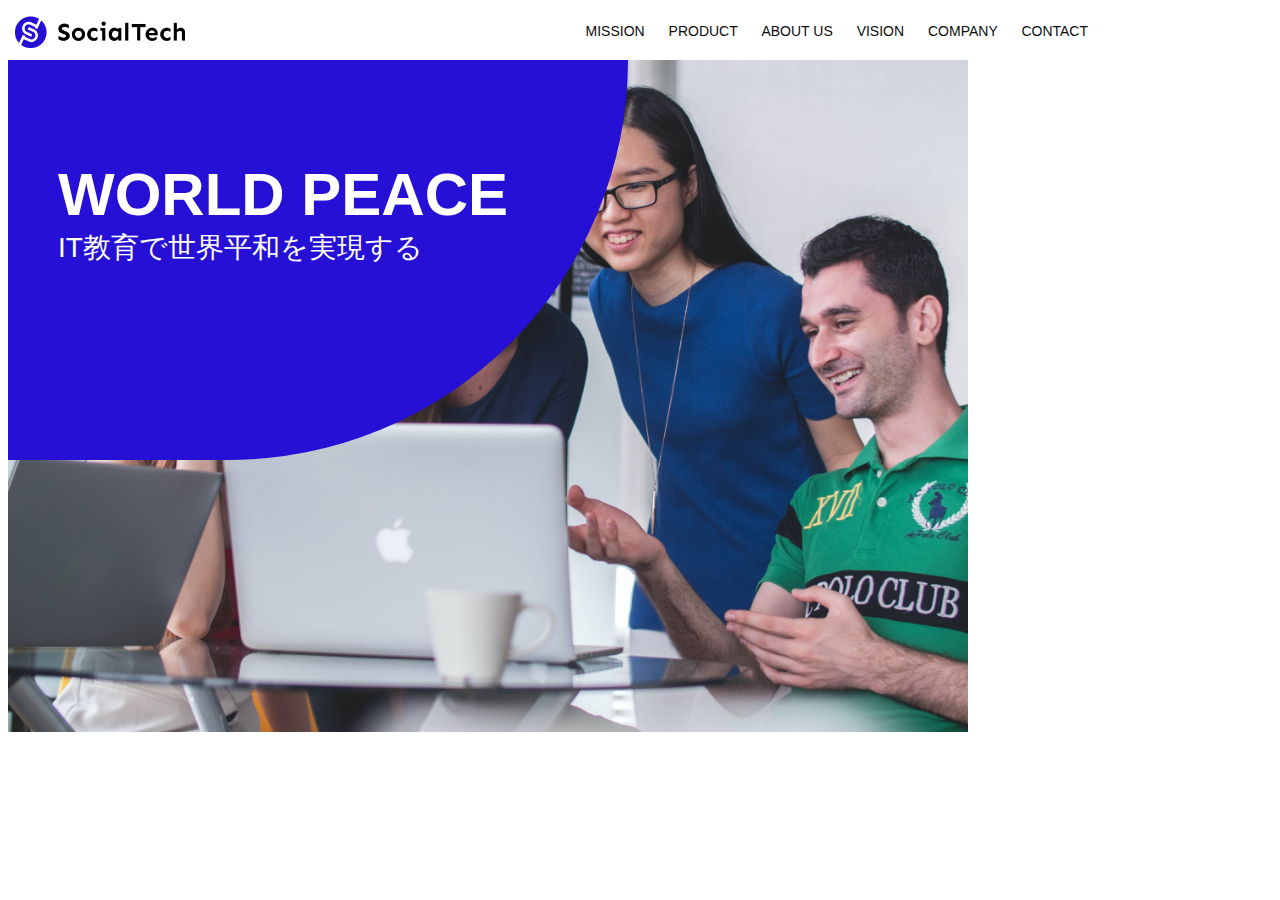
==== index.html @ f0b6dab7 "index.html style.css add mainmessage" ====
<!DOCTYPE html>
<html>
    <head>
        <title>SocialTech</title>
        <meta charset="UTF-8">
        <meta name="discription" content="SocialTechはEdTech業界のリーディングカンパニーを目指します">
        <meta name="viewport" content="width=device-width , initial-scale=1.0">
        <link rel="stylesheet" href="style.css">
    </head>
    <body>
        <!-- ヘッダー -->
        <header>
            <!-- ロゴ -->
            <a href="index.html" id="logo"><img src="images/logo.png" alt="トップページへ戻る"></a>

            <!-- PC用ナビゲーション -->
            <nav id="nav-pc">
                <a href="mission.html">MISSION</a>
                <a href="product.html">PRODUCT</a>
                <a href="index.html#aboutus">ABOUT US</a>
                <a href="index.html#vision">VISION</a>
                <a href="index.html#company">COMPANY</a>
                <a href="index.html#contact">CONTACT</a>
            </nav>
        </header>
        <main>
            <article>
                <!-- メインビジュアル -->
                <section id="main-visual">
                    <div id="main-message">
                        <h1>WORLD PEACE</h1>
                        <p>IT教育で世界平和を実現する</p>
                    </div>
                    <img src="images/index/index-main.png" alt="PCの周りに集まる多国籍の仲間たち">
                </section>
            </article>
        </main>

    </body>
</html>
---- style.css ----
/* PC、スマホ共通スタイル */
body{
    font-family:"Source Sans Pro","Hiragaino Kaku Gothic ProN", Meiryo, Arial, sans-serif;
}

p{
    font-size: 15px;
}

/* ====================
    PC用のスタイル 
=====================*/
/* 横幅設定 */
body{
    max-width: 1080px;
    min-width: 960px;
    margin: 0auto 0auto;
}

/* ヘッダー */
header{
    display: flex;
    justify-content: space-between;
}

/* ナビゲーションのレイアウト */
#nav-pc{
    font-size: 14px;
    padding-top: 15px;
}

/* ナビゲーションのリンクの装飾設定 */
#nav-pc > a{
    text-decoration: none;
    margin-left: 20px;
}
#nav-pc > a:link{
    color: #0d0d0d;
}
#nav-pc > a:visited{
    color: #0d0d0d;
}
#nav-pc > a:hover{
    color: #0d0d0d;
    text-decoration: underline;
}
#nav-pc > a:active{
    color: #0d0d0d;
}

/* メインビジュアル */
#main-visual{
    position: relative;
    height: 400px;
}

#main-message{
    position: absolute;
    top: 0;
    left: 0;
    background-color: #2710d5;
    color: #ffffff;
    border-radius: 0 0 476px 0;
    max-width: 620px;
    height: 100%;
    width: 100%;
    z-index: 11;
}

#main-message > h1 {
    font-size: 60px;
    font-weight: bold;
    margin: 100px 0 0 50px;
}
#main-message > p {
    font-size: 28px;
    margin: 0 0 0 50px;
}
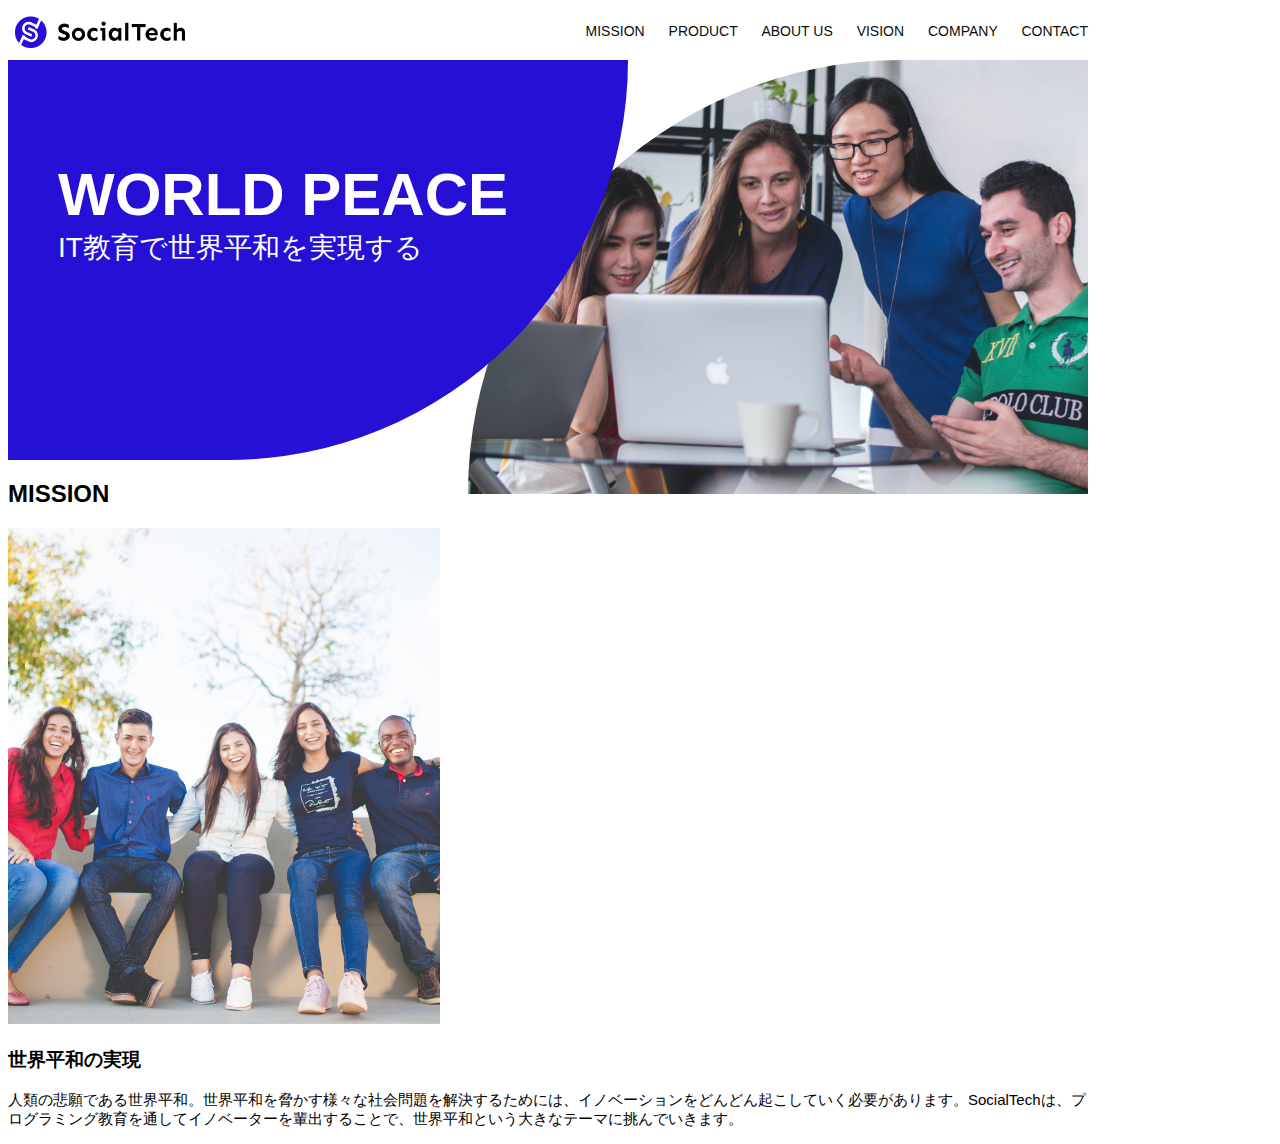
==== commit c2c0083e: "add mission" ====
--- a/index.html
+++ b/index.html
@@ -33,6 +33,20 @@
                     </div>
                     <img src="images/index/index-main.png" alt="PCの周りに集まる多国籍の仲間たち">
                 </section>
+                <!-- ミッション -->
+                <section id="mission">
+                    <h2 class="index-h2">MISSION</h2>
+                    <div id="mission-flex">
+                        <div>
+                            <img id="mission-photo" src="images/index/index-mission.png" alt="屋外のベンチで写真を撮影する多国籍の仲間たち">
+                            <h3>世界平和の実現</h3>
+                            <p>
+                                人類の悲願である世界平和。世界平和を脅かす様々な社会問題を解決するためには、イノベーションをどんどん起こしていく必要があります。SocialTechは、プログラミング教育を通してイノベーターを輩出することで、世界平和という大きなテーマに挑んでいきます。
+                            </p>
+                        </div>
+                        <div></div>
+                    </div>
+                </section>
             </article>
         </main>
 
--- a/style.css
+++ b/style.css
@@ -75,4 +75,13 @@
 #main-message > p {
     font-size: 28px;
     margin: 0 0 0 50px;
+}
+
+#main-visual > img{
+    max-width: 620px;
+    border-radius: 476px 0 0 0;
+    position: absolute;
+    top: 0;
+    right: 0;
+    z-index: 10;
 }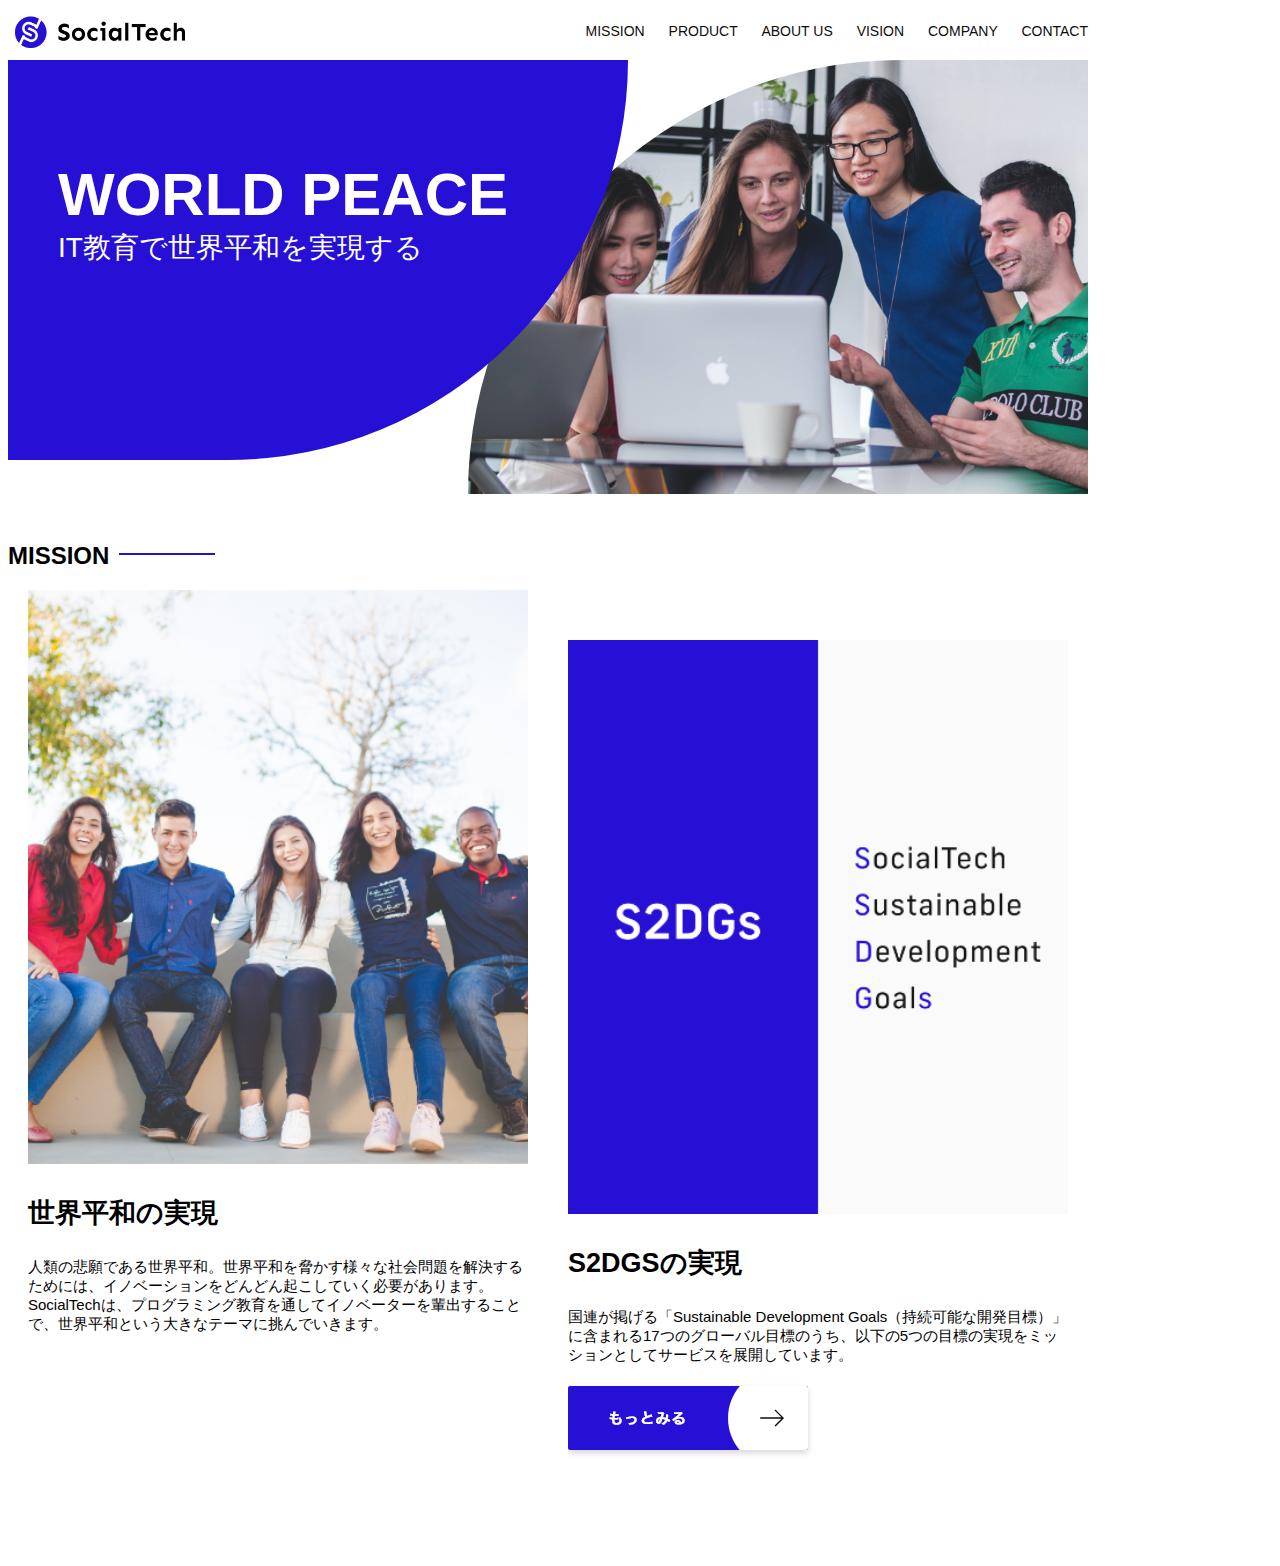
==== commit 952c2648: "create mission" ====
--- a/index.html
+++ b/index.html
@@ -44,7 +44,14 @@
                                 人類の悲願である世界平和。世界平和を脅かす様々な社会問題を解決するためには、イノベーションをどんどん起こしていく必要があります。SocialTechは、プログラミング教育を通してイノベーターを輩出することで、世界平和という大きなテーマに挑んでいきます。
                             </p>
                         </div>
-                        <div></div>
+                        <div>
+                            <img id="s2dgs" src="images/index/s2dgs.png" alt="S2DGS">
+                            <h3>S2DGSの実現</h3>
+                            <p>国連が掲げる「Sustainable Development Goals（持続可能な開発目標）」に含まれる17つのグローバル目標のうち、以下の5つの目標の実現をミッションとしてサービスを展開しています。</p>
+                            <a href="mission.html">
+                                <img src="images/button-more.png" alt="もっとみる">
+                            </a>
+                        </div>
                     </div>
                 </section>
             </article>
--- a/style.css
+++ b/style.css
@@ -84,4 +84,43 @@
     top: 0;
     right: 0;
     z-index: 10;
+}
+
+/* 見出し */
+h2 {
+    margin: 40px 0 0 0;
+}
+
+h2::after {
+    content: url("images/line.png");
+    margin-left: 10px;
+}
+
+h3 {
+    font-size: 27px;
+}
+
+/* ミッション */
+#mission {
+    margin: 80px auto 80px auto;
+    width: 100%;
+}
+
+#mission-flex {
+    width: 100%;
+    display: flex;
+}
+
+#mission-flex > div {
+    width: 50%;
+    margin: 20px;
+}
+
+#mission-photo {
+    width: 100%;
+}
+
+#s2dgs {
+    margin-top: 50px;
+    width: 100%;
 }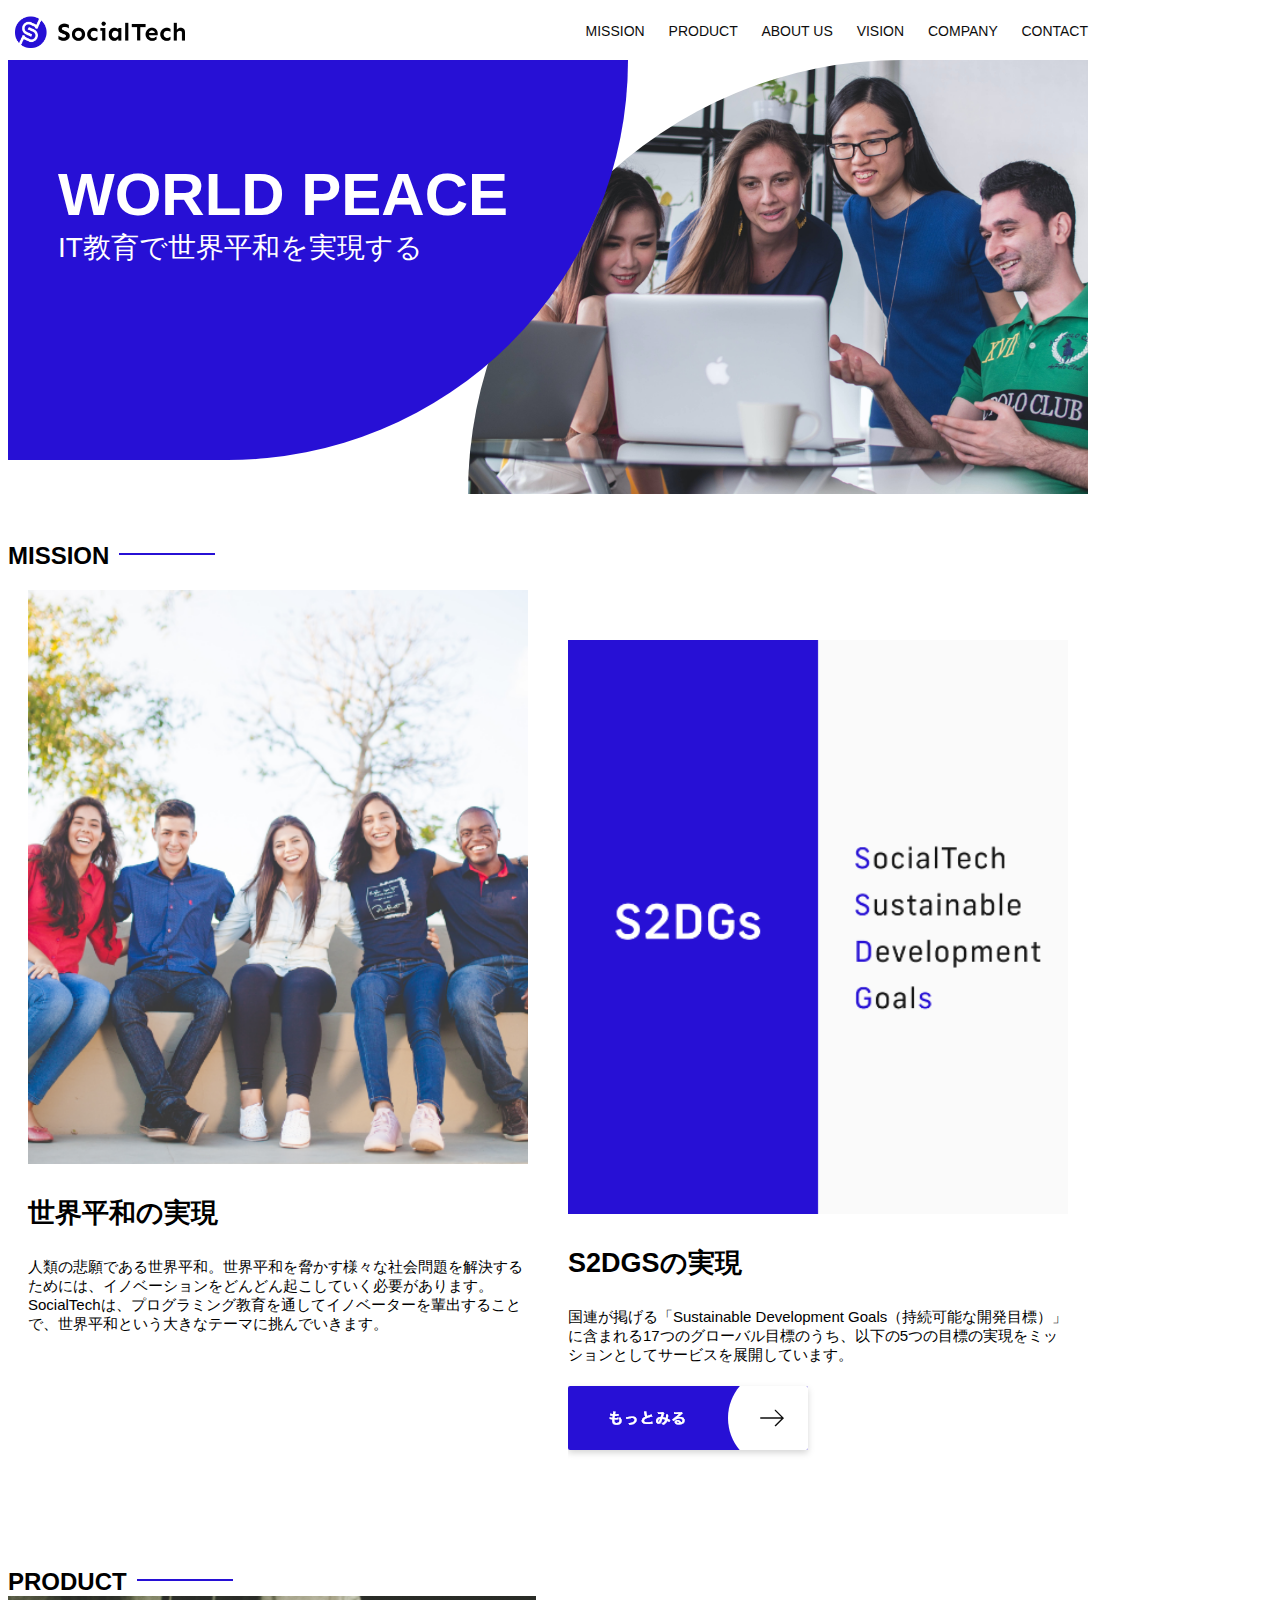
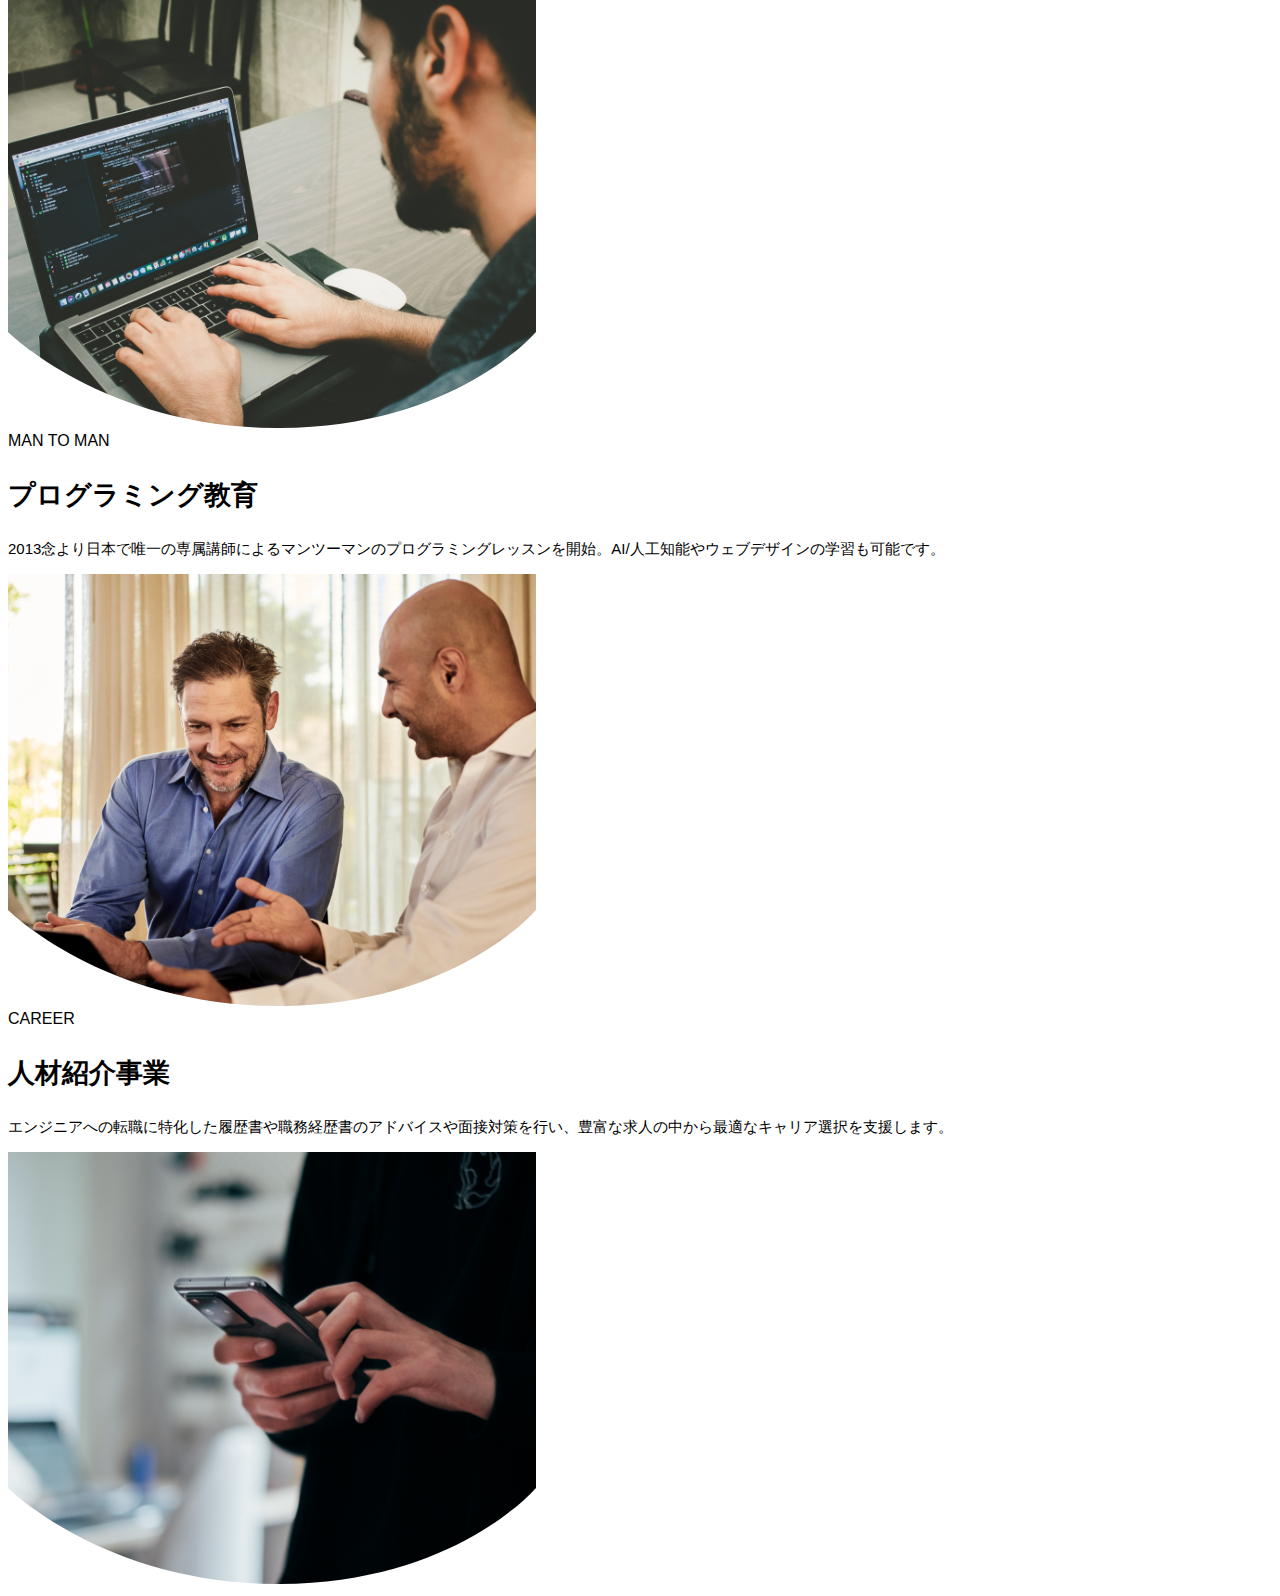
==== commit 26cc7a15: "created product-left html" ====
--- a/index.html
+++ b/index.html
@@ -54,6 +54,35 @@
                         </div>
                     </div>
                 </section>
+                <section id="product">
+                    <h2 class="index-h2">PRODUCT</h2>
+                    <div>
+                        <div id="product-left">
+                            <div>
+                                <img class="product-photo" src="images/index/index-mantoman.png" alt="PCでコードを書く男性">
+                                <div class="product-explain">
+                                    <span>MAN TO MAN</span>
+                                    <h3>プログラミング教育</h3>
+                                    <p>2013念より日本で唯一の専属講師によるマンツーマンのプログラミングレッスンを開始。AI/人工知能やウェブデザインの学習も可能です。</p>
+                                </div>
+                            </div>
+                            <div>
+                                <img class="product-photo" src="images/index/index-career.png" alt="笑顔で話し合う二人の男性">
+                                <div class="produxt-expla">
+                                    <span>CAREER</span>
+                                    <h3>人材紹介事業</h3>
+                                    <p>エンジニアへの転職に特化した履歴書や職務経歴書のアドバイスや面接対策を行い、豊富な求人の中から最適なキャリア選択を支援します。</p>
+                                </div>
+                            </div>
+                        </div>
+                        <div id="product-right">
+                            <div>
+                                <img class="product-photo" src="images/index/index-media.png" alt="スマートフォンを操作する人">
+                                <div class="product-explain"></div>
+                            </div>
+                        </div>
+                    </div>
+                </section>
             </article>
         </main>
 
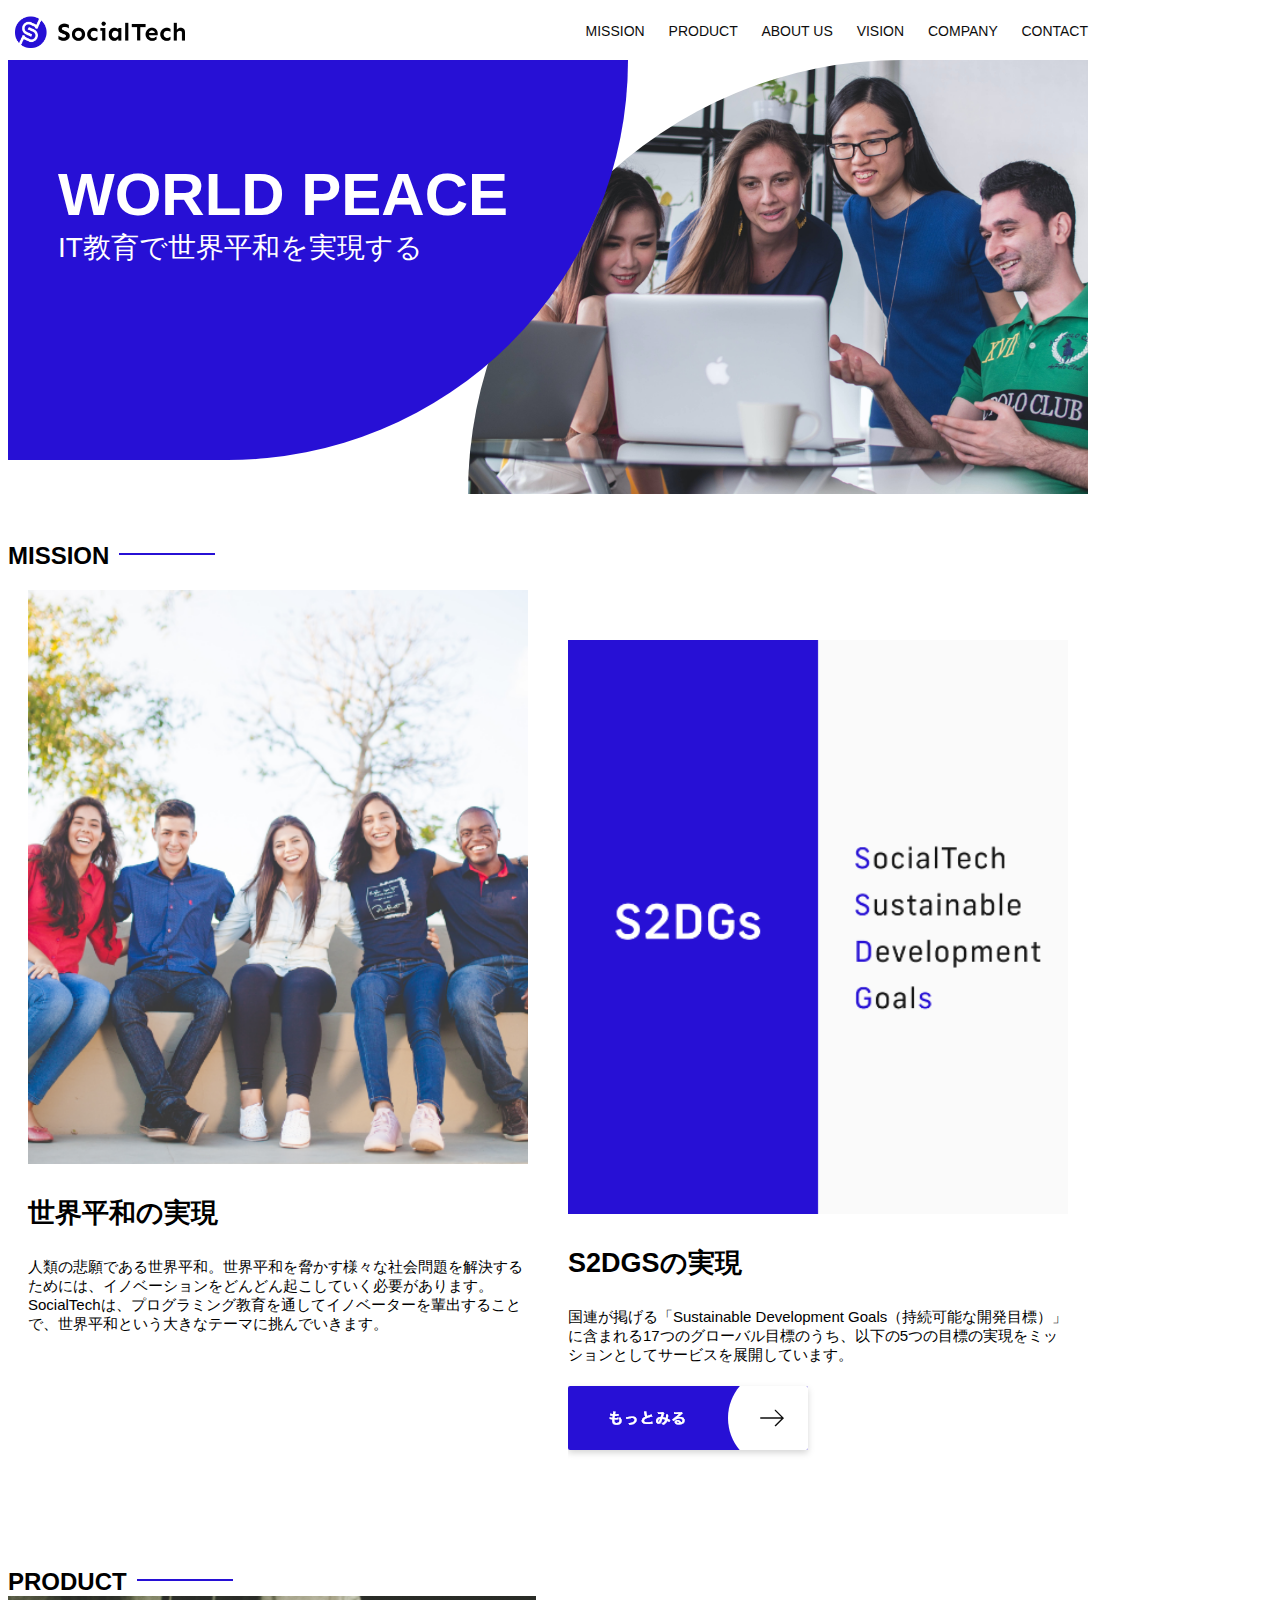
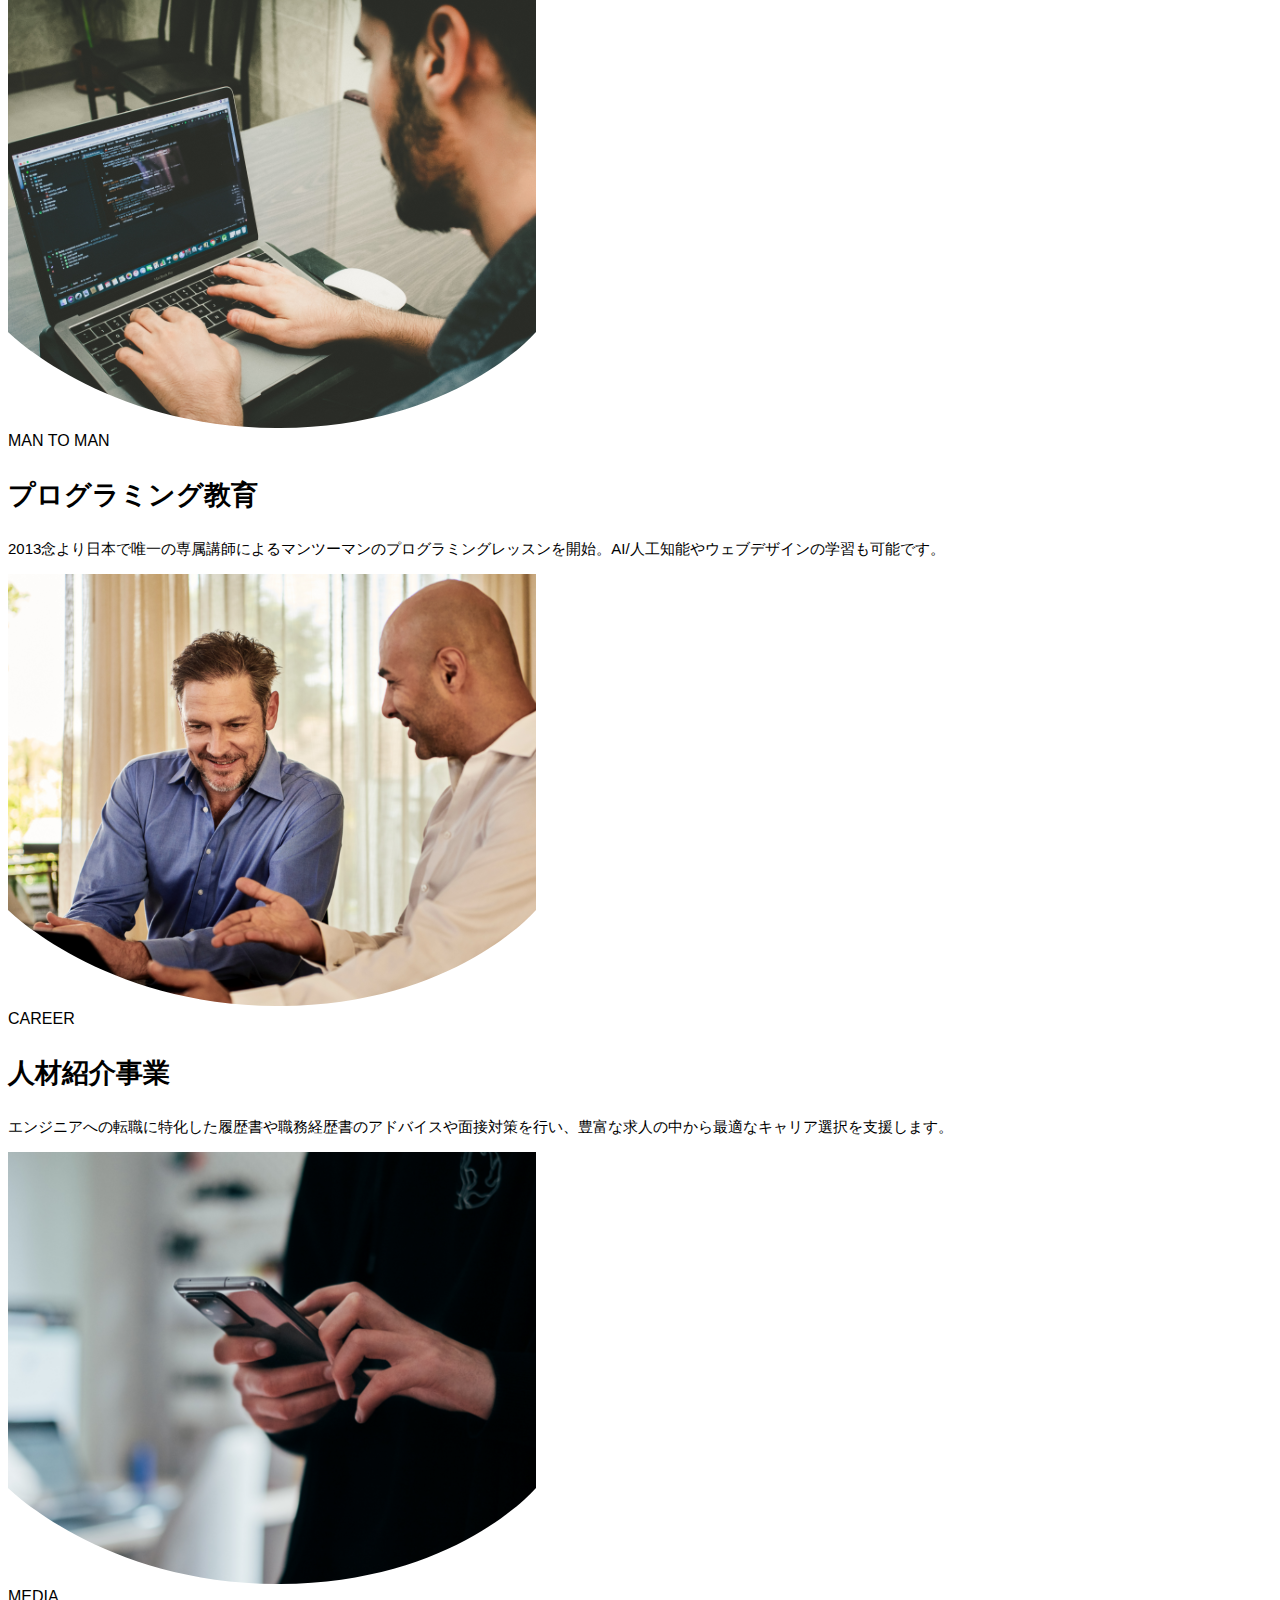
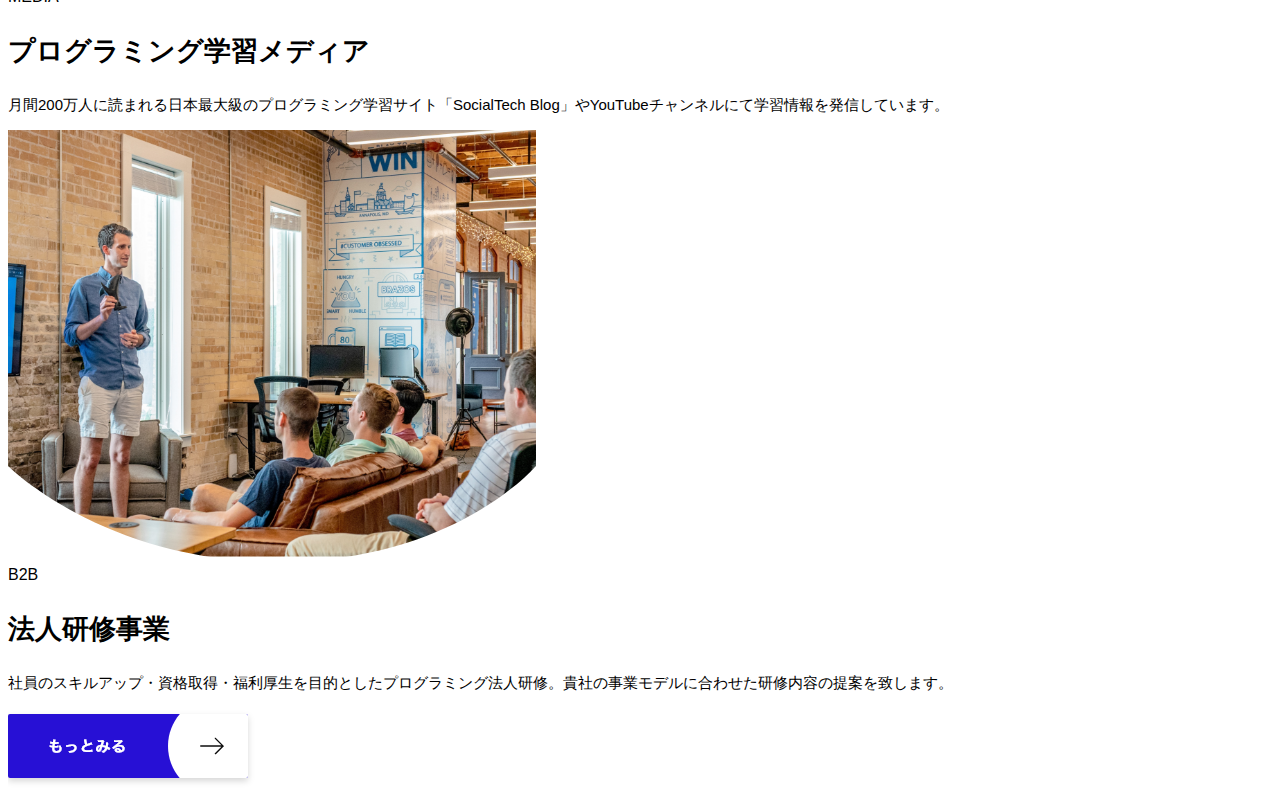
==== commit a6f15852: "created inded.html product" ====
--- a/index.html
+++ b/index.html
@@ -68,7 +68,7 @@
                             </div>
                             <div>
                                 <img class="product-photo" src="images/index/index-career.png" alt="笑顔で話し合う二人の男性">
-                                <div class="produxt-expla">
+                                <div class="produxt-explain">
                                     <span>CAREER</span>
                                     <h3>人材紹介事業</h3>
                                     <p>エンジニアへの転職に特化した履歴書や職務経歴書のアドバイスや面接対策を行い、豊富な求人の中から最適なキャリア選択を支援します。</p>
@@ -78,9 +78,26 @@
                         <div id="product-right">
                             <div>
                                 <img class="product-photo" src="images/index/index-media.png" alt="スマートフォンを操作する人">
-                                <div class="product-explain"></div>
+                                <div class="product-explain">
+                                    <span>MEDIA</span>
+                                    <h3>プログラミング学習メディア</h3>
+                                    <p>月間200万人に読まれる日本最大級のプログラミング学習サイト「SocialTech Blog」やYouTubeチャンネルにて学習情報を発信しています。</p>      
+                                </div>
+                            </div>
+                            <div>
+                                <img class="product-photo" src="images/index/index-b2b.png" alt="講演中の男性とそれを聞く人々">
+                                <div class="product-explain">
+                                    <span>B2B</span>
+                                    <h3>法人研修事業</h3>
+                                    <p>社員のスキルアップ・資格取得・福利厚生を目的としたプログラミング法人研修。貴社の事業モデルに合わせた研修内容の提案を致します。</p>
+                                </div>
                             </div>
                         </div>
+                    </div>
+                    <div>
+                        <a id="product-more" href="product.html">
+                            <img src="images/button-more.png" alt="もっと見る">
+                        </a>
                     </div>
                 </section>
             </article>
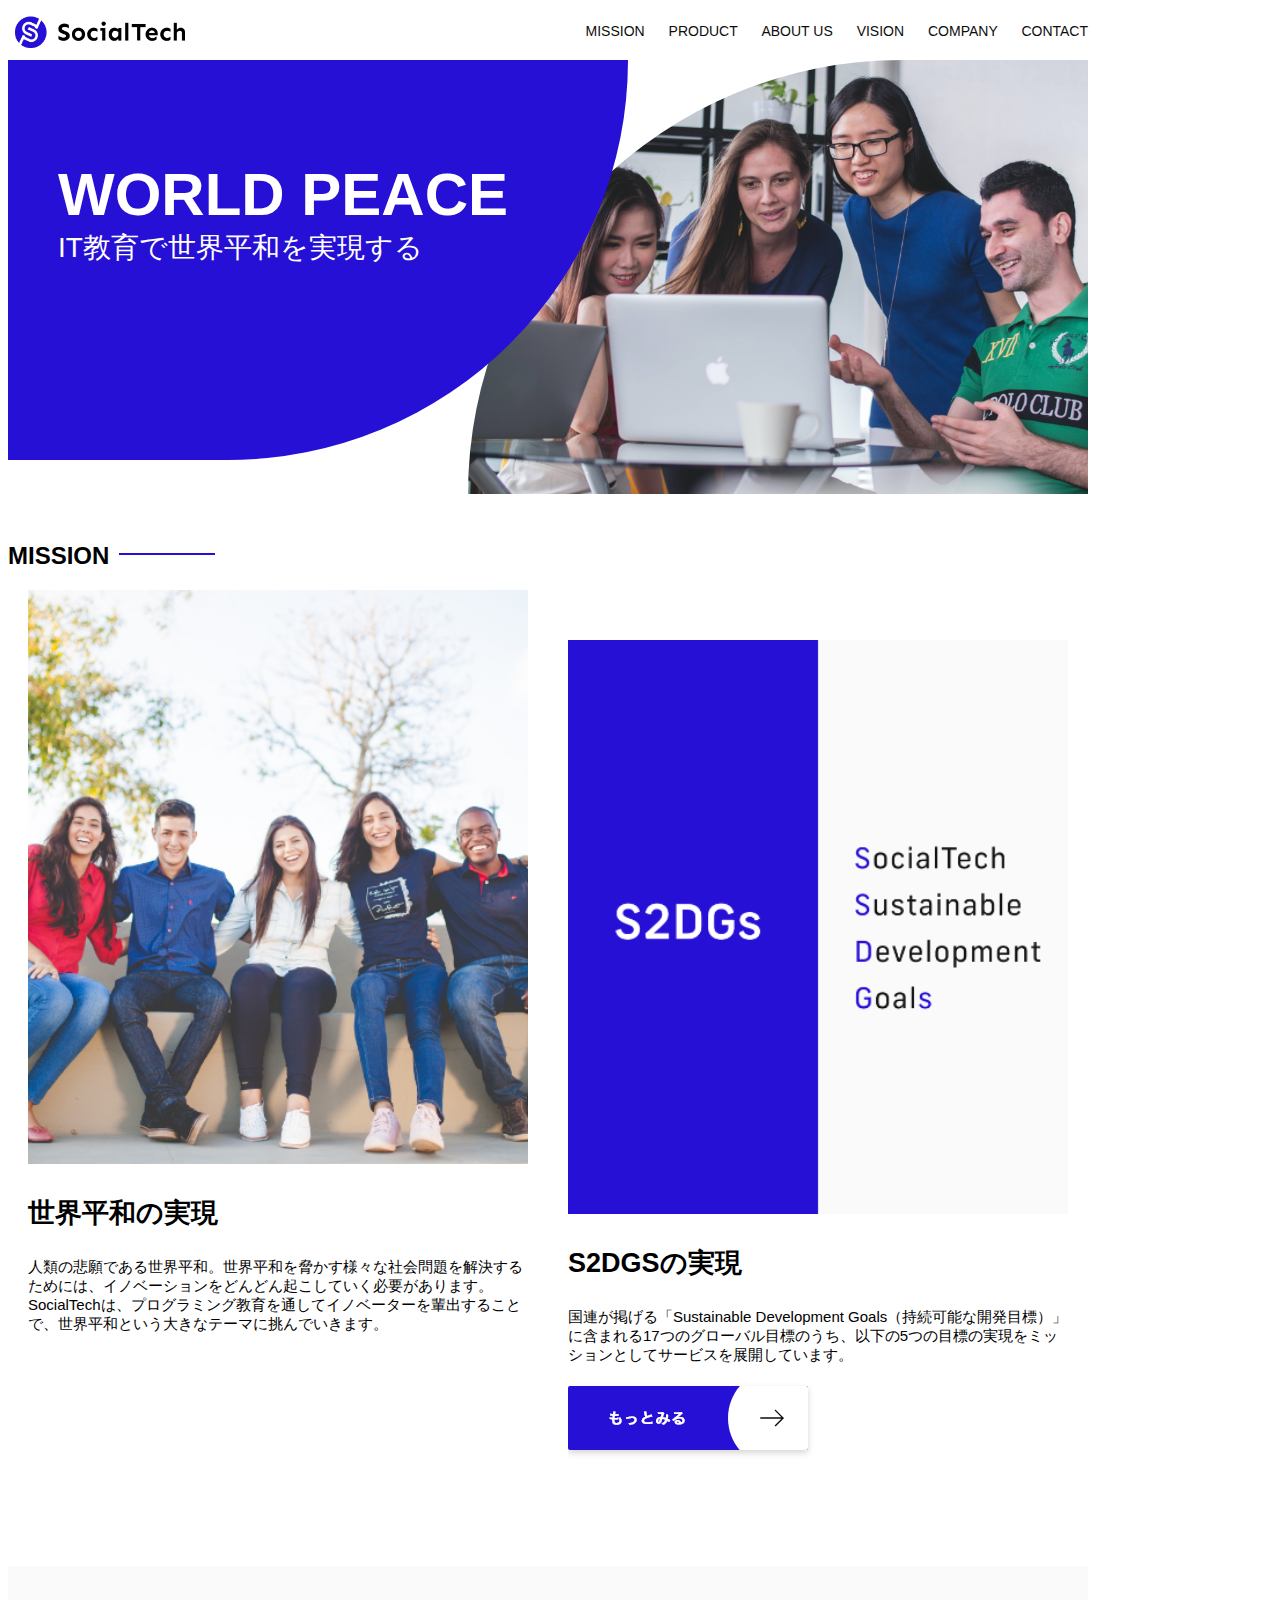
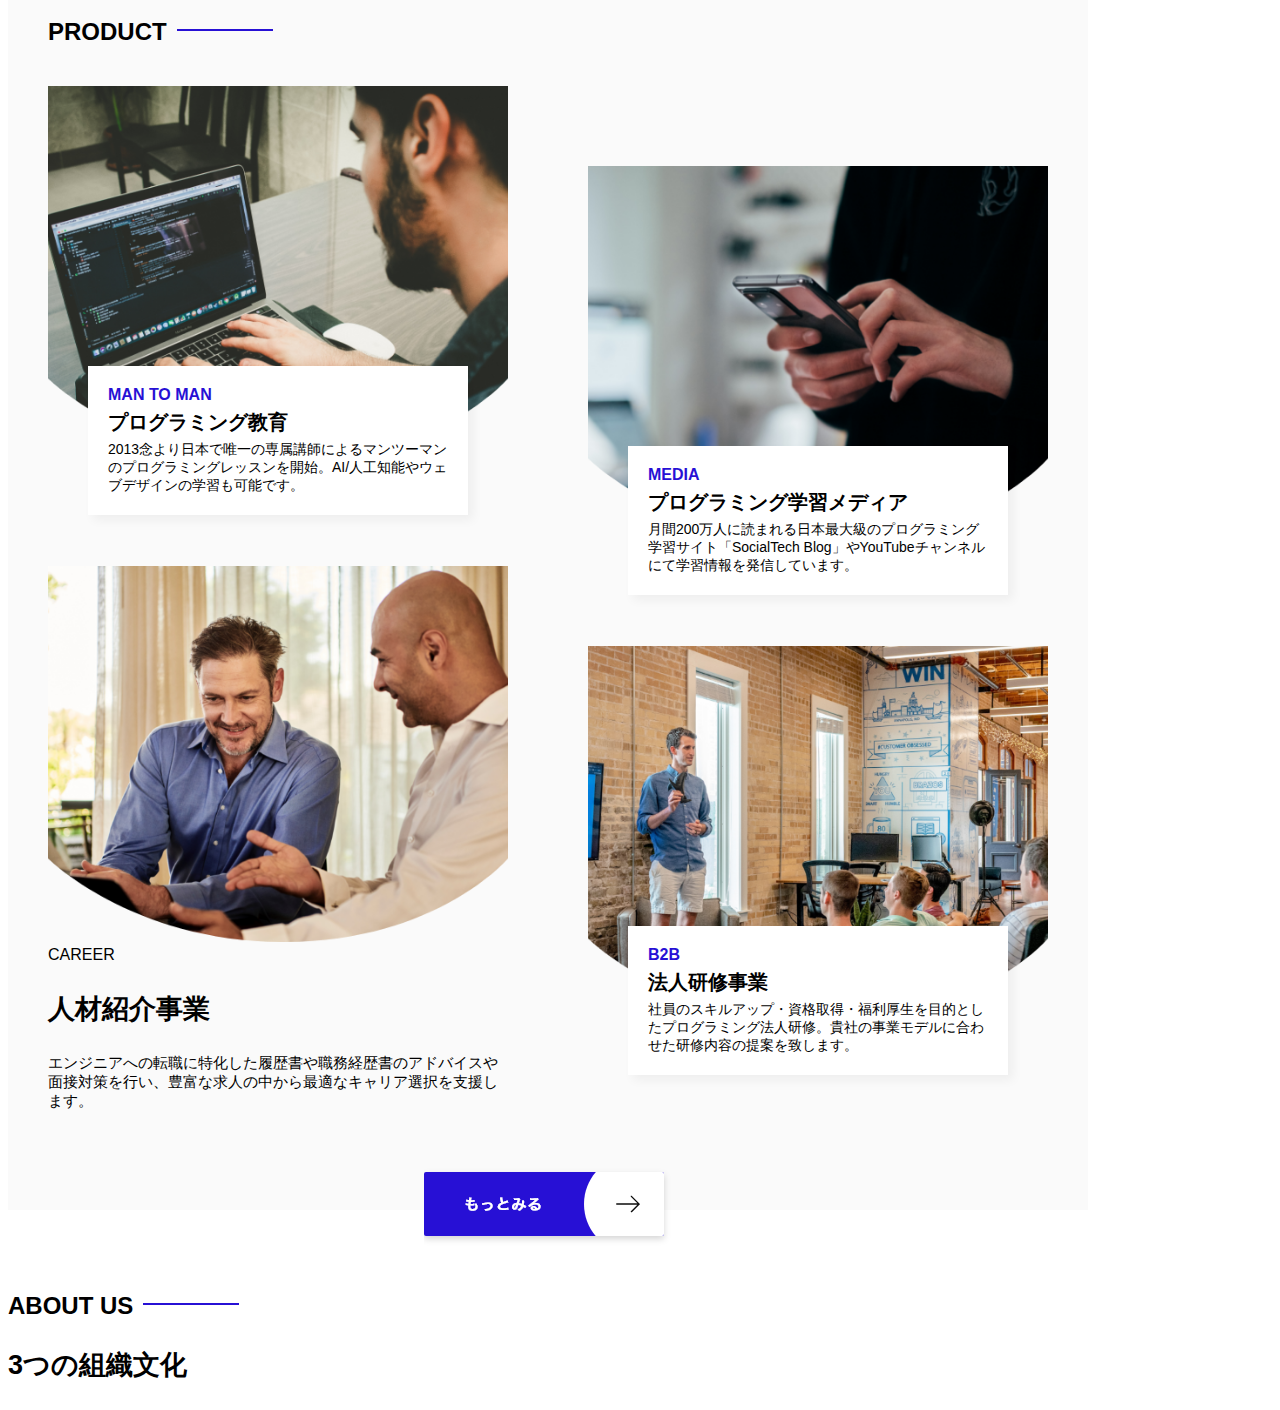
==== commit 50bac329: "created PRODUCT" ====
--- a/index.html
+++ b/index.html
@@ -100,6 +100,11 @@
                         </a>
                     </div>
                 </section>
+                <section id="aboutus">
+                    <h2 class="index-h2">ABOUT US</h2>
+                    <h3>3つの組織文化</h3>
+                    <div></div>
+                </section>
             </article>
         </main>
 
--- a/style.css
+++ b/style.css
@@ -123,4 +123,83 @@
 #s2dgs {
     margin-top: 50px;
     width: 100%;
+}
+
+/* プロダクト */
+#product {
+    background-color: #fafafa;
+    margin: 80px 0 80px 0;
+    padding: 10px 40px 0px 40px;
+}
+
+/* 外枠 */
+#product > div {
+    margin-top: 40px;
+    display: flex;
+}
+
+/* 左のカラム */
+#product-left{
+    width: 50%;
+    margin-right: 20px;
+}
+
+/* 右のカラム */
+#product-right {
+    width: 50%;
+    margin-left: 20px;
+    margin-top: 80px;
+}
+
+/* 画像＋説明の枠 */
+#product-left > div {
+    position: relative;
+    height: 480px;
+    margin-right: 20px;
+}
+#product-right > div {
+    position: relative;
+    height: 480px;
+    margin-left: 20px;
+}
+
+/* 画像 */
+.product-photo {
+    width: 100%;
+}
+
+/* 説明文の枠 */
+.product-explain {
+    background-color: #ffffff;
+    position: absolute;
+    left: 0;
+    top: 280px;
+    margin: 0 40px 0 40px;
+    padding: 20px;
+    box-shadow: 5px 5px 10px rgba(0, 0, 0, 0.05);
+}
+
+/* 説明文の英語 */
+.product-explain > span {
+    color: #2710D5;
+    font-weight: bold;
+    font-size: 16px;
+    margin: 0;
+}
+
+/* 説明文の見出し */
+.product-explain > h3 {
+    font-size: 20px;
+    margin: 5px 0 5px 0;
+}
+
+/* 説明文 */
+.product-explain > p {
+    font-size: 14px;
+    margin: 0;
+}
+
+/* 「もっと見る」ボタン */
+#product-more {
+    margin: 0 auto -42px auto;
 }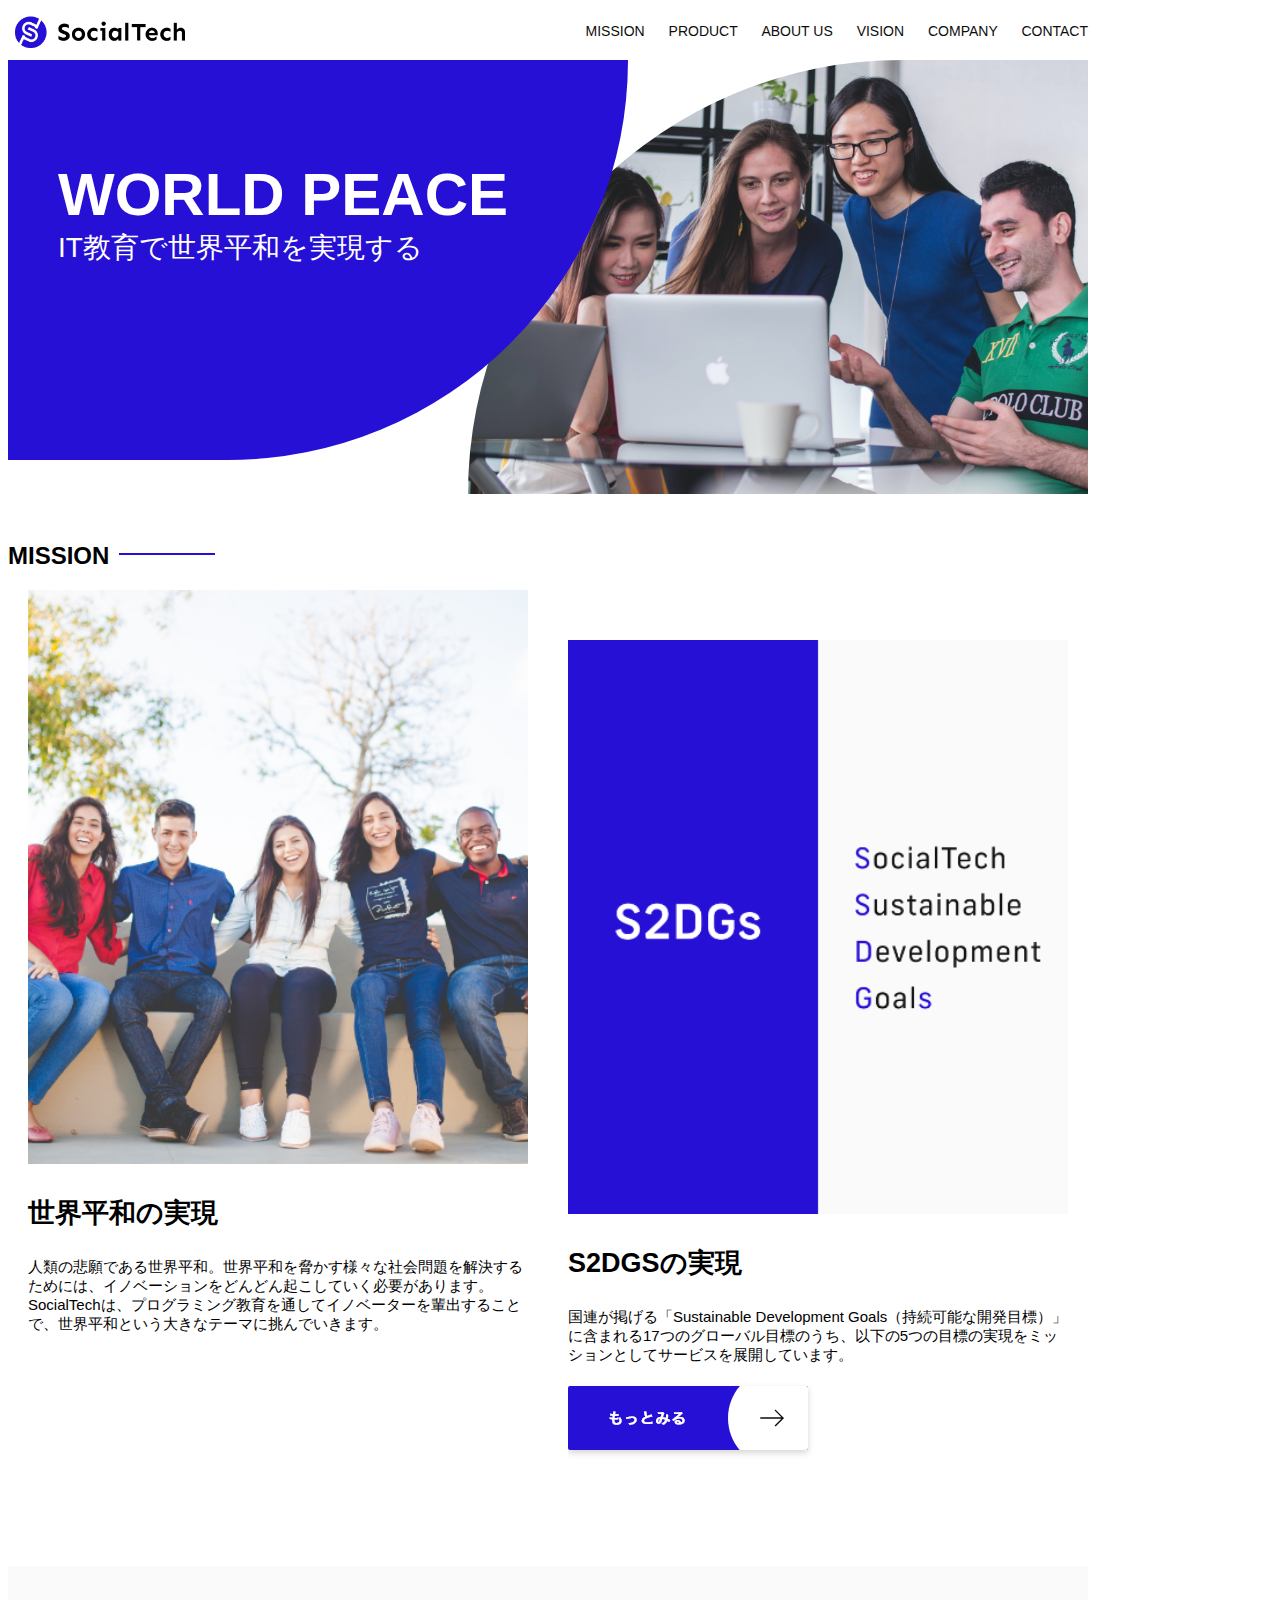
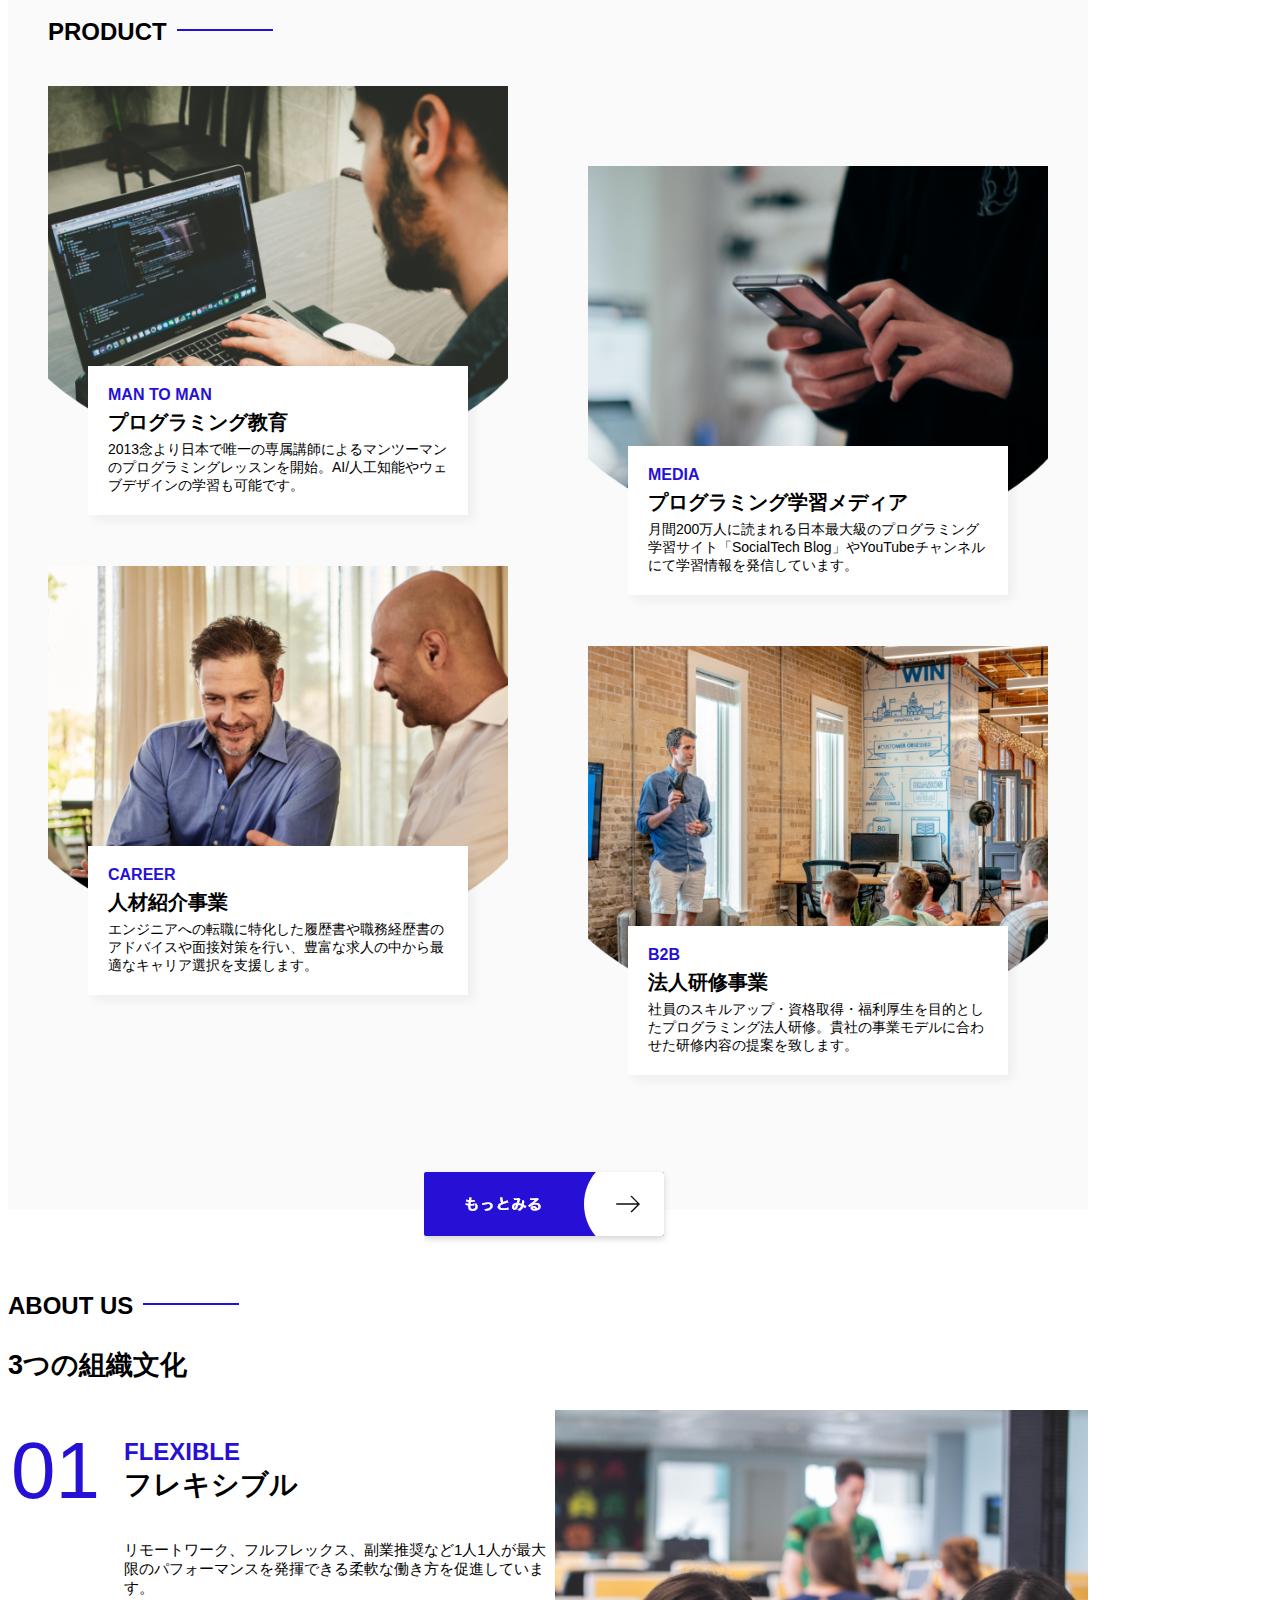
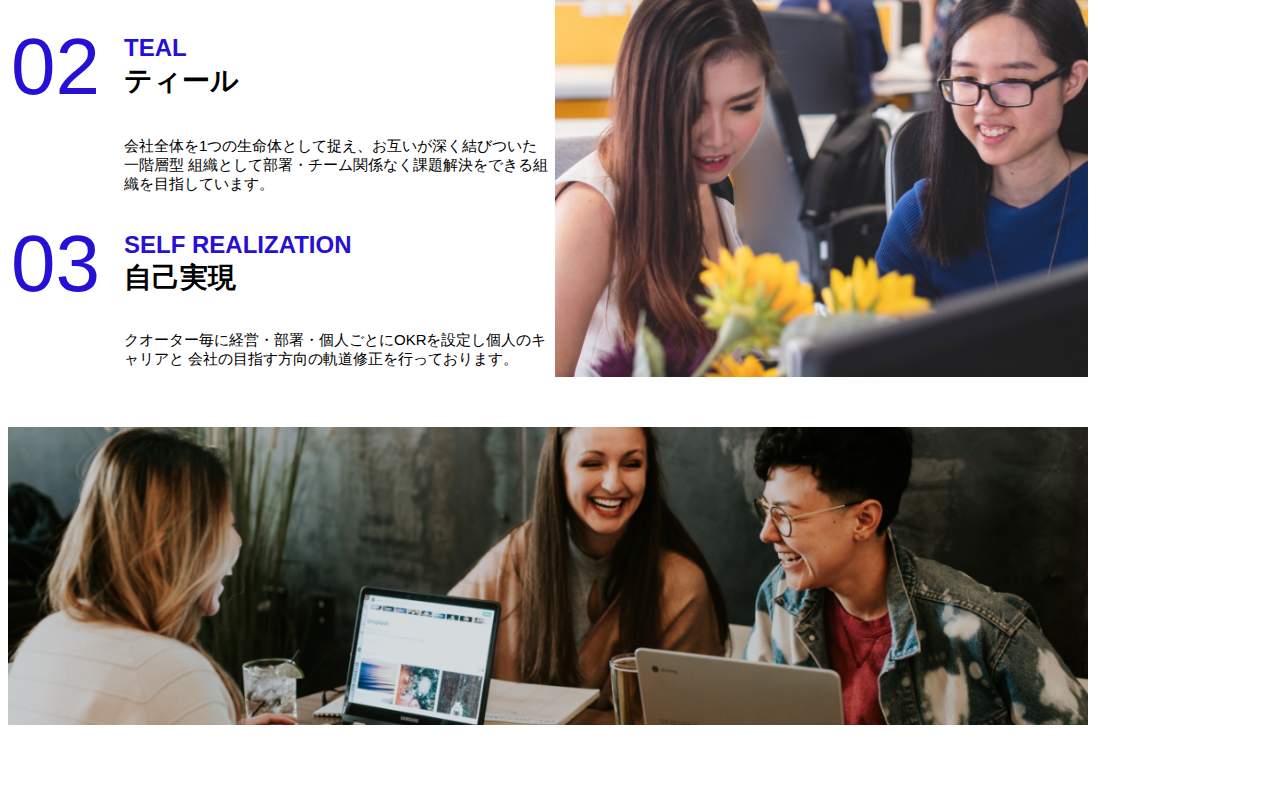
==== commit d32095e5: "created culture" ====
--- a/index.html
+++ b/index.html
@@ -68,7 +68,7 @@
                             </div>
                             <div>
                                 <img class="product-photo" src="images/index/index-career.png" alt="笑顔で話し合う二人の男性">
-                                <div class="produxt-explain">
+                                <div class="product-explain">
                                     <span>CAREER</span>
                                     <h3>人材紹介事業</h3>
                                     <p>エンジニアへの転職に特化した履歴書や職務経歴書のアドバイスや面接対策を行い、豊富な求人の中から最適なキャリア選択を支援します。</p>
@@ -103,7 +103,71 @@
                 <section id="aboutus">
                     <h2 class="index-h2">ABOUT US</h2>
                     <h3>3つの組織文化</h3>
-                    <div></div>
+                    <div>
+                        <table class="colture-table">
+                            <tr>
+                                <td>
+                                    <span class="culture-num">01</span>
+                                </td>
+                                <td>
+                                    <span class="culture-en">FLEXIBLE</span>
+                                    <span class="culture-jp">フレキシブル</span>
+                                </td>
+                            </tr>
+                            <tr>
+                                <td>
+                                    <!-- 空のセル -->
+                                </td>
+                                <td>
+                                    <p class="culture-description">
+                                        リモートワーク、フルフレックス、副業推奨など1人1人が最大限のパフォーマンスを発揮できる柔軟な働き方を促進しています。
+                                    </p>
+                                </td>
+                            </tr>
+                            <tr>
+                                <td>
+                                    <span class="culture-num">02</span>
+                                </td>
+                                <td>
+                                    <span class="culture-en">TEAL</span>
+                                    <span class="culture-jp">ティール</span>
+                                </td>
+                            </tr>
+                            <tr>
+                                <td>
+                                    <!-- 空のセル -->
+                                </td>
+                                <td>
+                                    <p class="culture-description">
+                                        会社全体を1つの生命体として捉え、お互いが深く結びついた一階層型
+                                        組織として部署・チーム関係なく課題解決をできる組織を目指しています。
+                                    </p>
+                                </td>
+                            </tr>
+                            <tr>
+                                <td>
+                                    <span class="culture-num">03</span>
+                                </td>
+                                <td>
+                                    <span class="culture-en">SELF REALIZATION</span>
+                                    <span class="culture-jp">自己実現</span>
+                                </td>
+                            </tr>
+                            <tr>
+                                <td>
+                                    <!-- 空のセル -->
+                                </td>
+                                <td>
+                                    <p class="culture-description">
+                                        クオーター毎に経営・部署・個人ごとにOKRを設定し個人のキャリアと 
+                                        会社の目指す方向の軌道修正を行っております。
+                                    </p>
+                                </td>
+                            </tr>
+                        </table>
+                        <img class="culture-img" src="images/index/index-aboutus1.png" alt="笑顔で話し合う2人の女性">
+                    </div>
+                    <img class="culture-img2" src="images/index/index-aboutus2.png" alt="笑顔で話し合う3人の男女">
                 </section>
             </article>
         </main>
--- a/style.css
+++ b/style.css
@@ -202,4 +202,55 @@
 /* 「もっと見る」ボタン */
 #product-more {
     margin: 0 auto -42px auto;
+}
+
+/* ABOUT US */
+#aboutus {
+    margin: 80px auto 80px auto;
+}
+
+/* 3つの組織文化と画像を入れる枠 */
+#aboutus > div {
+    display: flex;
+}
+
+.culture-img {
+    width: 100%;
+    align-self: flex-start;
+}
+
+.culture-img2 {
+    margin-top: 50px;
+    width: 100%;
+}
+
+/* 3つの組織文化の表 */
+.culture-table {
+    margin-right: 50px;
+}
+
+/* 番号 */
+.culture-num {
+    font-size: 80px;
+    color: #2710d5;
+    margin: 0 20px 0 0;
+}
+
+/* 組織文化英語 */
+.culture-en {
+    color: #2710d5;
+    font-weight: bold;
+    font-size: 24px;
+    display: block;
+}
+
+/* 組織文化日本語 */
+.culture-jp {
+    font-size: 28px;
+    font-weight: bold;
+}
+
+/* 説明文 */
+.culture-description {
+    margin: 0;
 }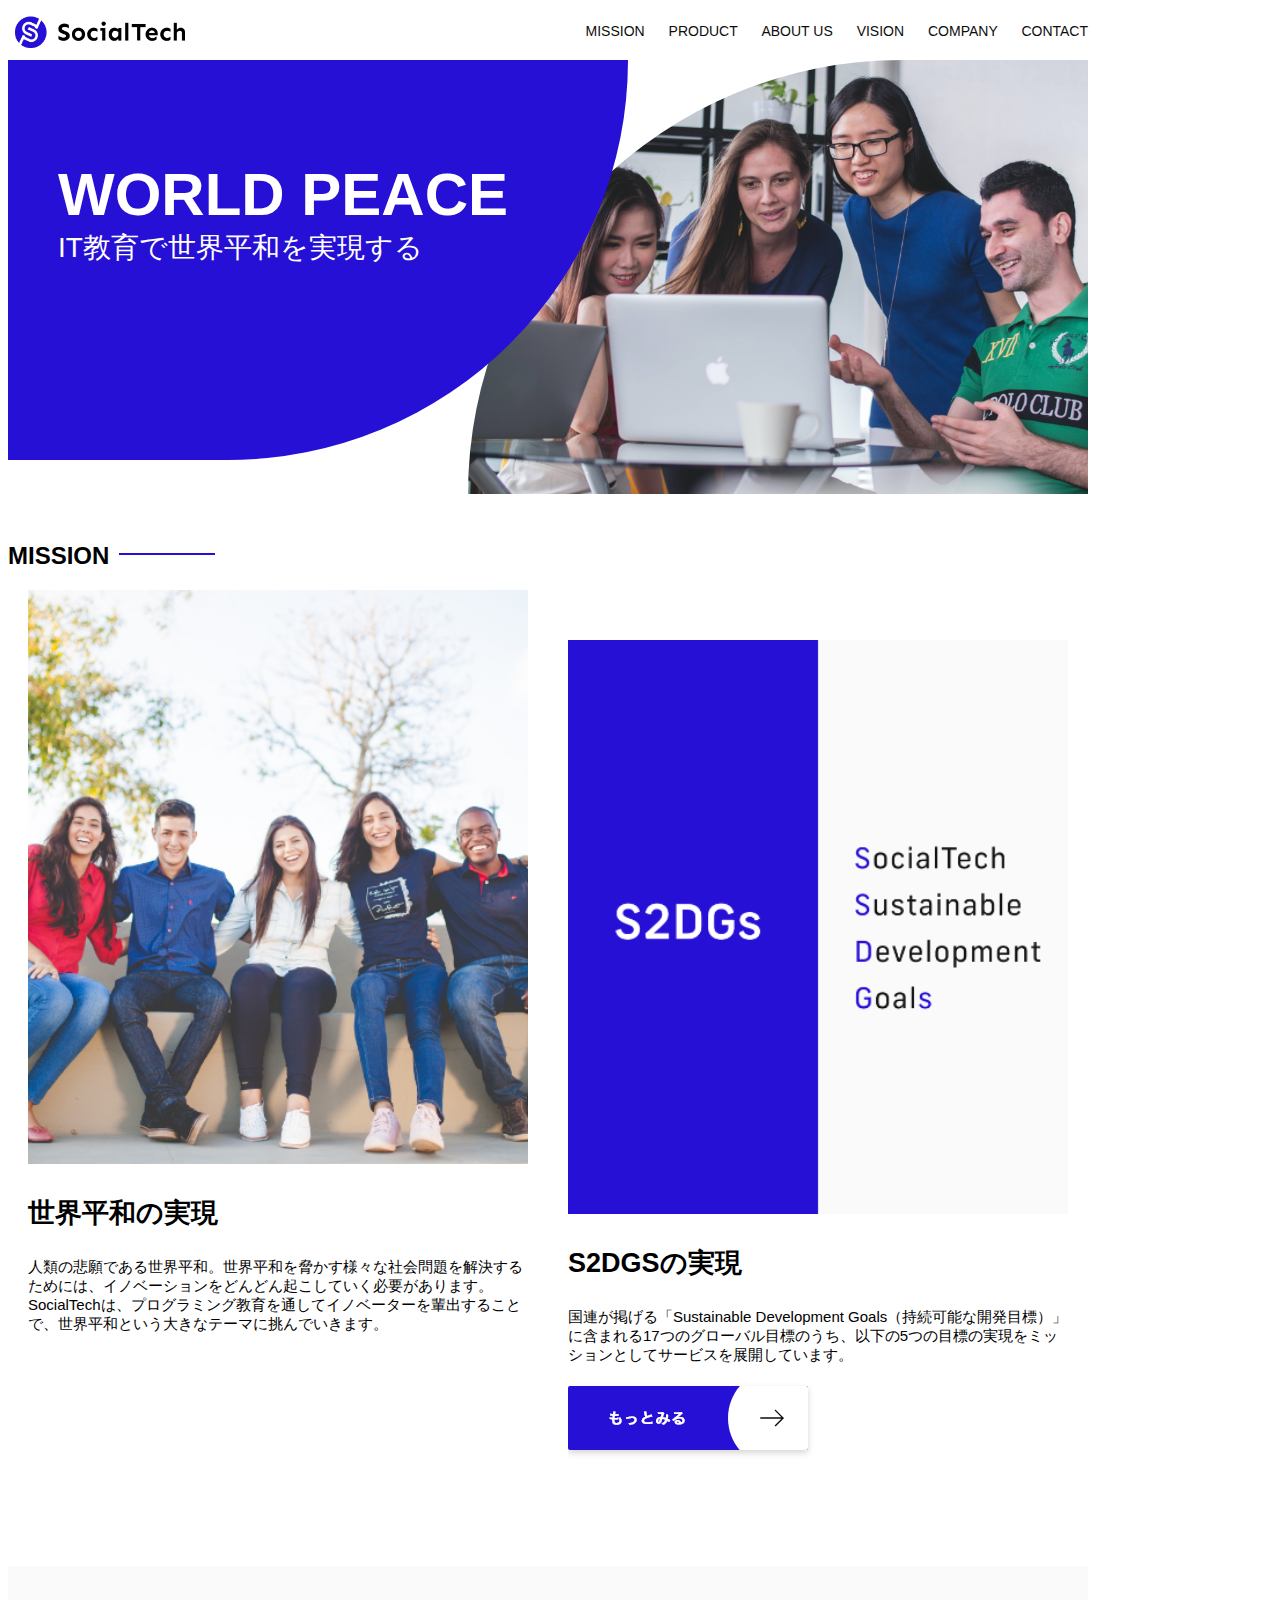
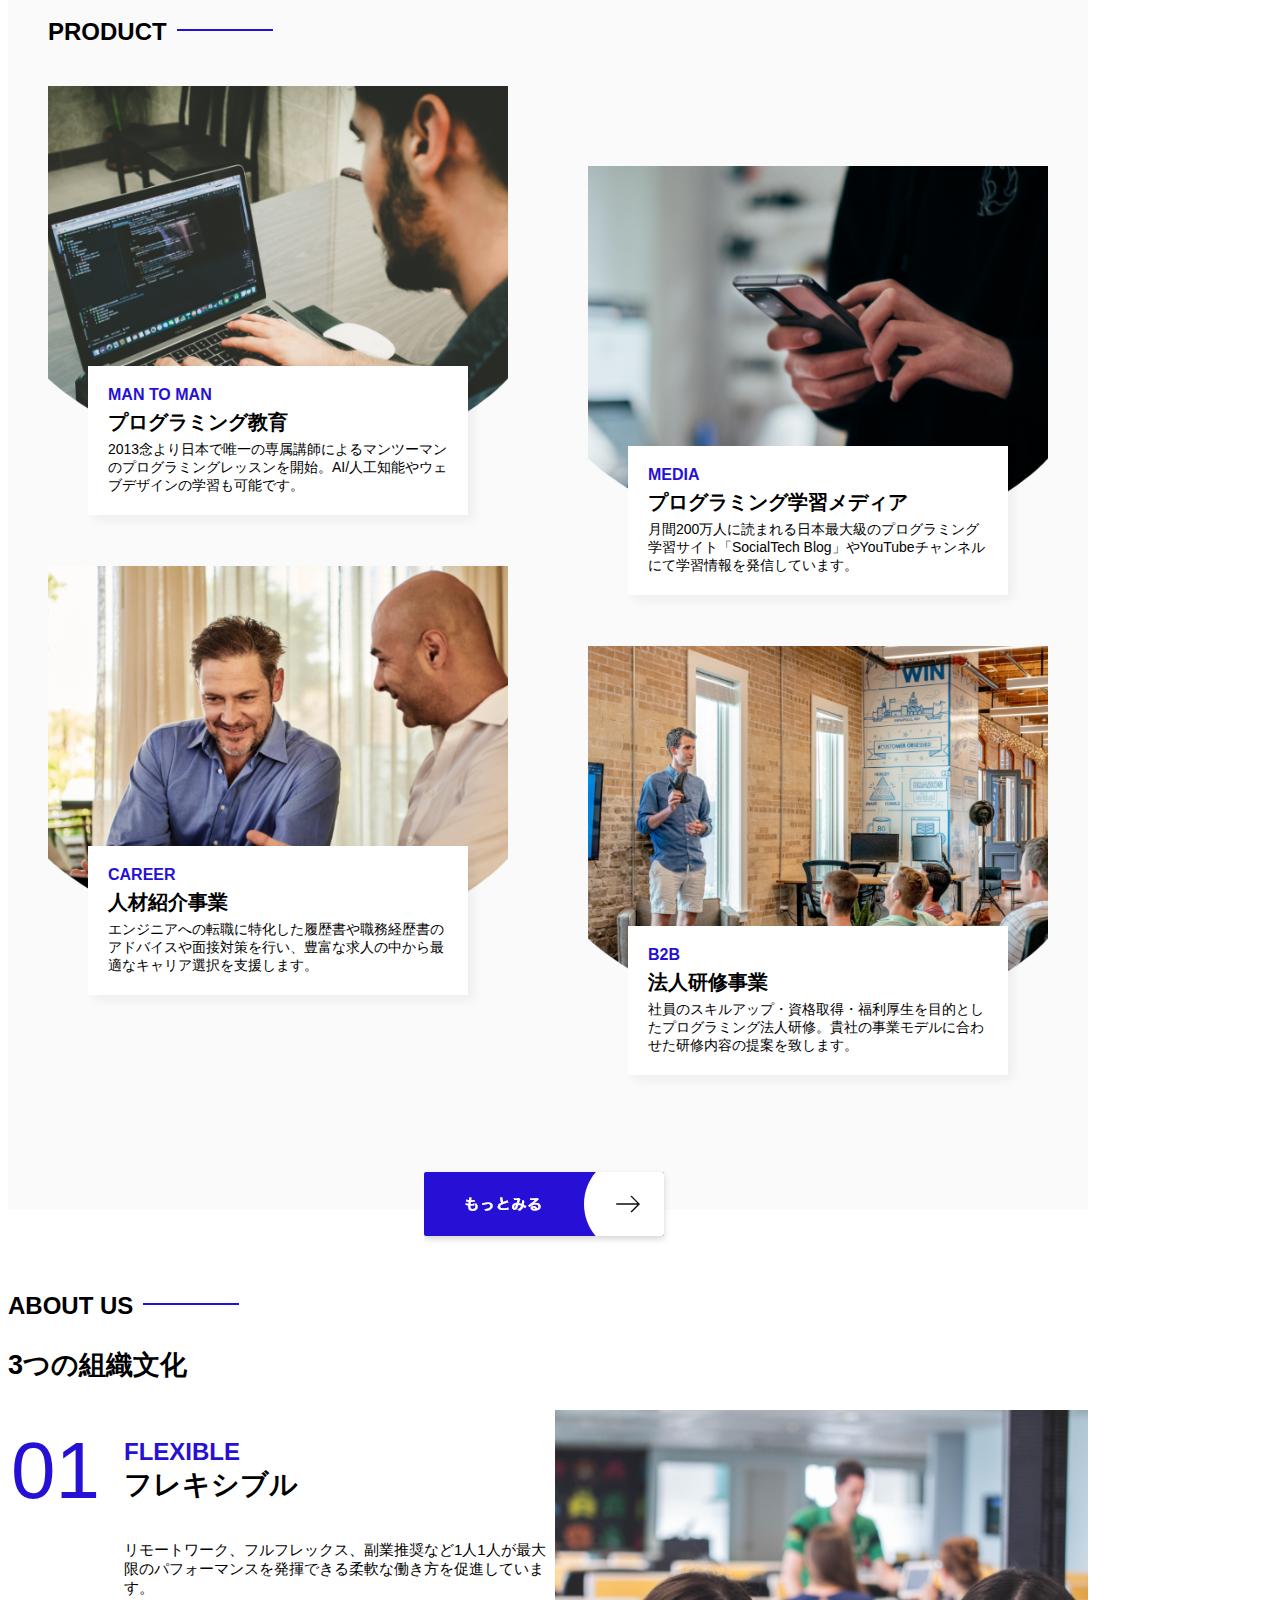
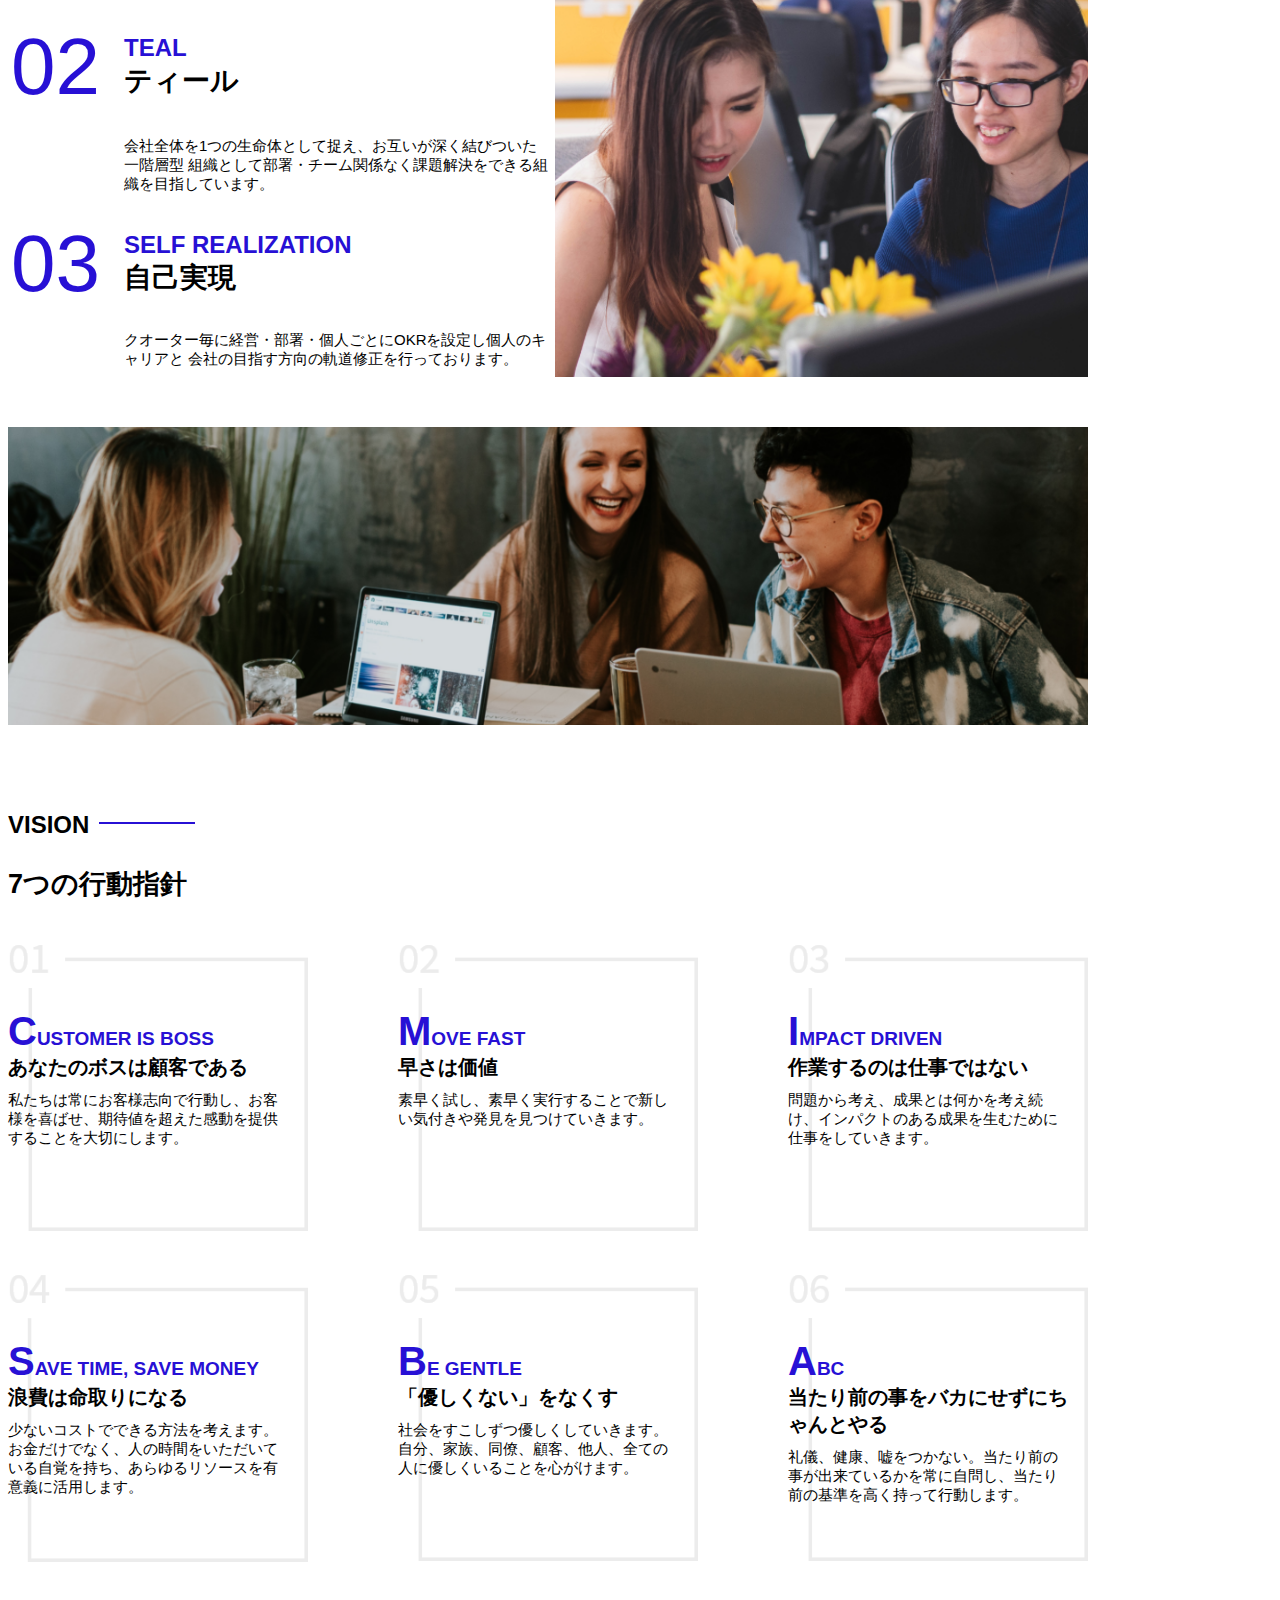
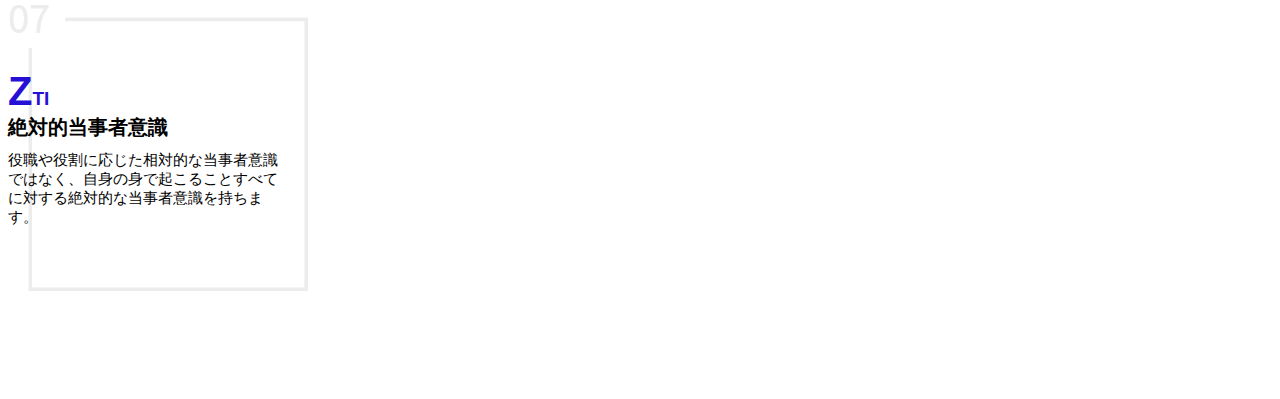
==== commit a2cfd688: "created vision" ====
--- a/index.html
+++ b/index.html
@@ -169,6 +169,69 @@
                     </div>
                     <img class="culture-img2" src="images/index/index-aboutus2.png" alt="笑顔で話し合う3人の男女">
                 </section>
+                <!-- VISION -->
+                <section id="vision">
+                    <h2 class="index-h2">VISION</h2>
+                    <h3>7つの行動指針</h3>
+                    <div>
+                        <div class="vision-box">
+                            <img src="images/index/vision-01.png" alt="01">
+                            <span>
+                                <h4>CUSTOMER IS BOSS</h4>
+                                <h5>あなたのボスは顧客である</h5>
+                                <p>私たちは常にお客様志向で行動し、お客様を喜ばせ、期待値を超えた感動を提供することを大切にします。</p>
+                            </span>
+                        </div>
+                        <div class="vision-box">
+                            <img src="images/index/vision-02.png" alt="02">
+                            <span>
+                                <h4>MOVE FAST</h4>
+                                <h5>早さは価値</h5>
+                                <p>素早く試し、素早く実行することで新しい気付きや発見を見つけていきます。</p>
+                            </span>
+                        </div>
+                        <div class="vision-box">
+                            <img src="images/index/vision-03.png" alt="03">
+                            <span>
+                                <h4>IMPACT DRIVEN</h4>
+                                <h5>作業するのは仕事ではない</h5>
+                                <p>問題から考え、成果とは何かを考え続け、インパクトのある成果を生むために仕事をしていきます。</p>
+                            </span>
+                        </div>
+                        <div class="vision-box">
+                          <img src="images/index//vision-04.png" alt="04">
+                          <span>
+                            <h4>SAVE TIME, SAVE MONEY</h4>
+                            <h5>浪費は命取りになる</h5>
+                            <p>少ないコストでできる方法を考えます。お金だけでなく、人の時間をいただいている自覚を持ち、あらゆるリソースを有意義に活用します。</p>
+                          </span>
+                        </div>
+                        <div class="vision-box">
+                          <img src="images/index/vision-05.png" alt="05">
+                          <span>
+                            <h4>BE GENTLE</h4>
+                            <h5>「優しくない」をなくす</h5>
+                            <p>社会をすこしずつ優しくしていきます。自分、家族、同僚、顧客、他人、全ての人に優しくいることを心がけます。</p>
+                          </span>
+                        </div>
+                        <div class="vision-box">
+                          <img src="images/index/vision-06.png" alt="06">
+                          <span>
+                            <h4>ABC</h4>
+                            <h5>当たり前の事をバカにせずにちゃんとやる</h5>
+                            <p>礼儀、健康、嘘をつかない。当たり前の事が出来ているかを常に自問し、当たり前の基準を高く持って行動します。</p>
+                          </span>
+                        </div>
+                        <div class="vision-box">
+                          <img src="images/index/vision-07.png" alt="07">
+                          <span>
+                            <h4>ZTI</h4>
+                            <h5>絶対的当事者意識</h5>
+                            <p>役職や役割に応じた相対的な当事者意識ではなく、自身の身で起こることすべてに対する絶対的な当事者意識を持ちます。</p>
+                          </span>
+                        </div>
+                    </div>
+                </section>
             </article>
         </main>
 
--- a/style.css
+++ b/style.css
@@ -253,4 +253,61 @@
 /* 説明文 */
 .culture-description {
     margin: 0;
+}
+
+/* ビジョン */
+#vision {
+    margin: 80px auto 80px auto;
+}
+
+/* セクション内の外枠 */
+#vision > div {
+    width: 100%;
+    display: flex;
+    justify-content: space-between;
+    flex-wrap: wrap;
+}
+
+/* ７つの行動指針の枠 */
+.vision-box {
+    width: 300px;
+    height: 300px;
+    margin-bottom: 30px;
+    position: relative;
+}
+
+.vision-box > img {
+    width: 100%;
+    height: auto;
+    position: absolute;
+    top: 0;
+    left: 0;
+    z-index: 30;
+}
+
+.vision-box > span {
+    position: absolute;
+    top: 0;
+    left: 0;
+    z-index: 31;
+    margin-right: 20px;
+}
+
+.vision-box > span > h4 {
+    color: #2710d5;
+    font-size: 19px;
+    margin: 80px 0 0 0;
+}
+
+.vision-box >span > h4::first-letter {
+    font-size: 40px;
+}
+
+.vision-box > span > h5 {
+    font-size: 20px;
+    margin: 0 0 0 0;
+}
+
+.vision-box > span > p {
+    margin: 10px 0 0 0;
 }